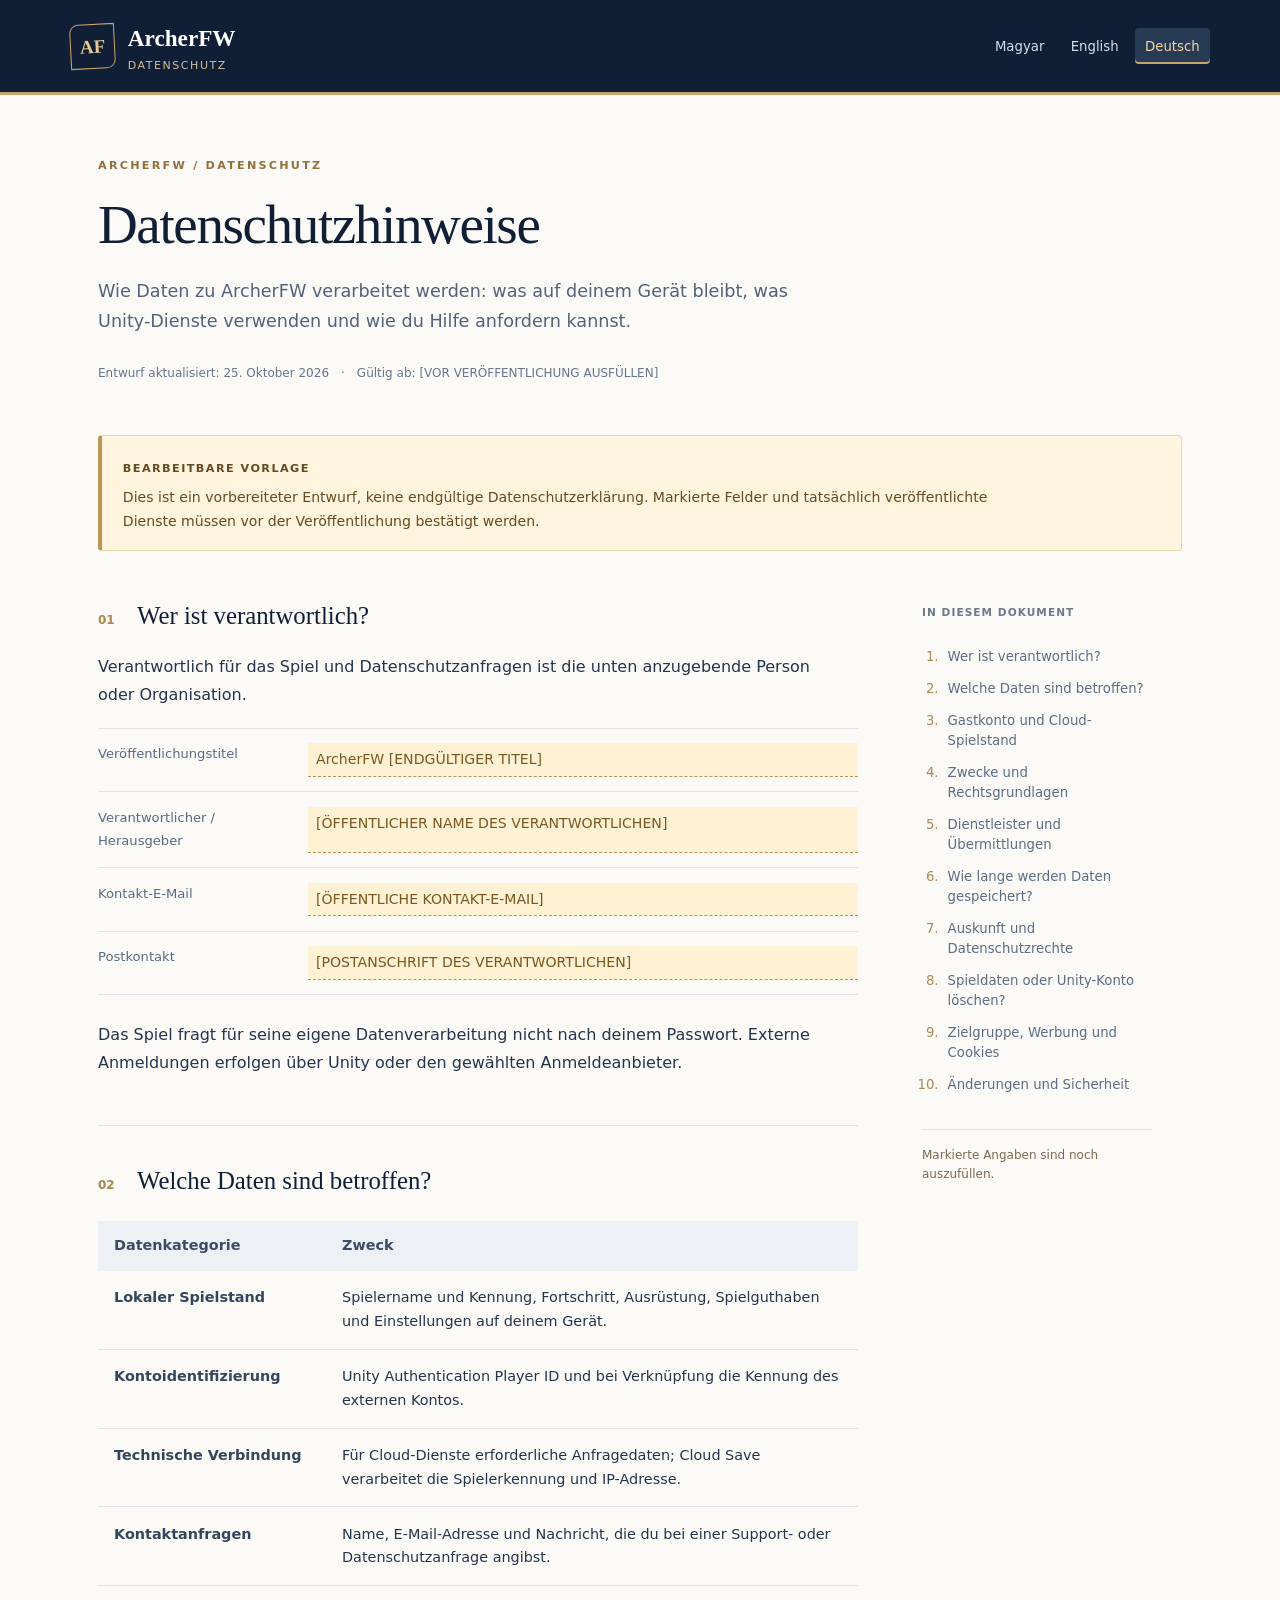
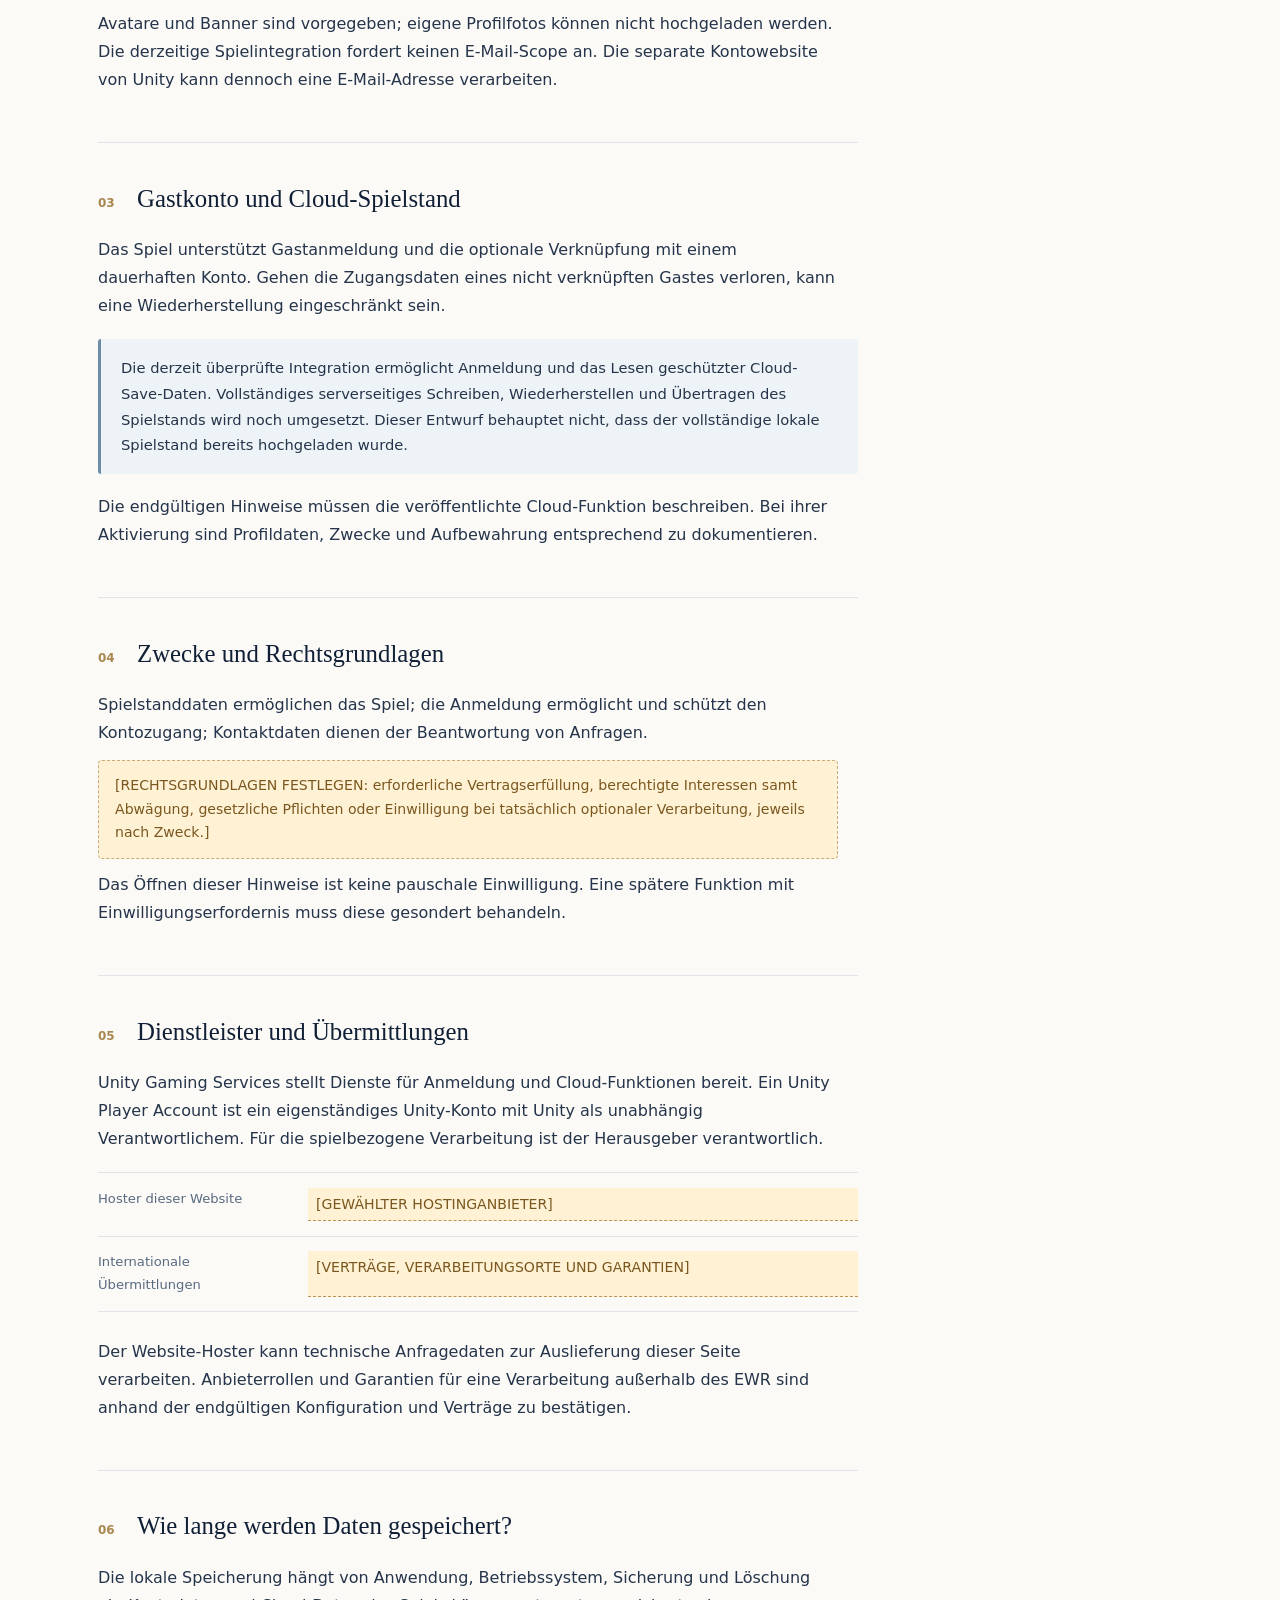
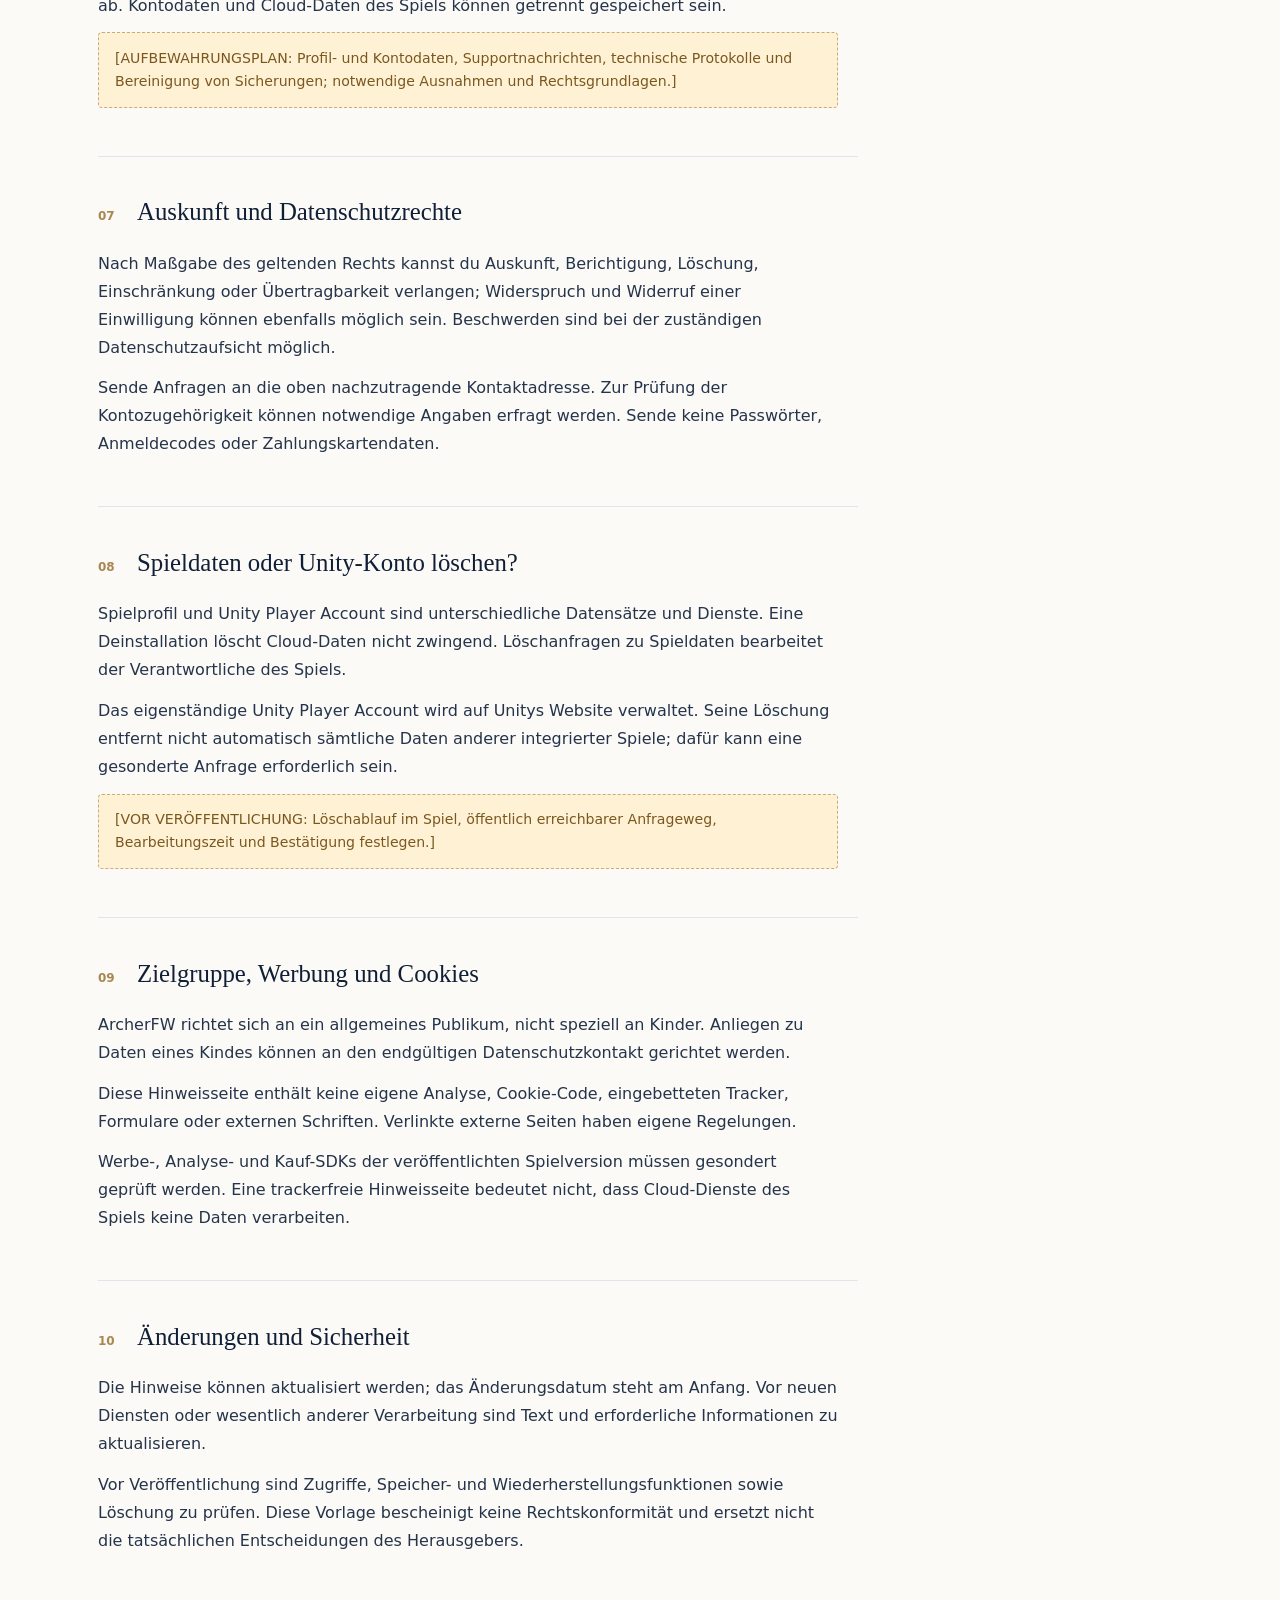
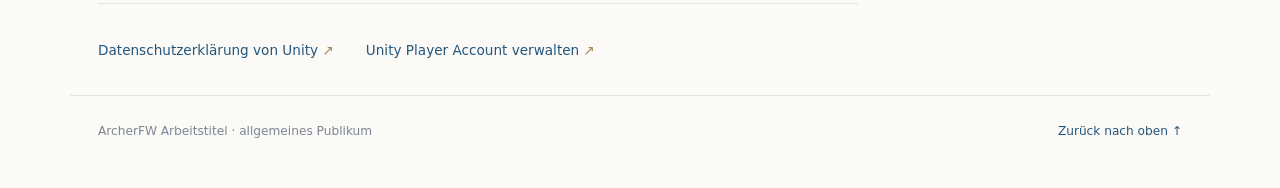
==== docs/de/index.html @ f90cb925 "Publish editable HU EN DE privacy notice templates" ====
<!doctype html>
<html lang="de"><head><meta charset="utf-8"><meta name="viewport" content="width=device-width, initial-scale=1"><meta name="robots" content="noindex,nofollow"><meta name="referrer" content="no-referrer"><meta name="description" content="Wie Daten zu ArcherFW verarbeitet werden: was auf deinem Gerät bleibt, was Unity-Dienste verwenden und wie du Hilfe anfordern kannst."><title>ArcherFW · Datenschutzhinweise · BEARBEITBARE VORLAGE</title><link rel="stylesheet" href="../assets/privacy.css"></head><body id="top"><a class="skip" href="#main">Zum Inhalt springen</a><header class="site-header"><a class="brand" href="../index.html"><span class="brand-mark" aria-hidden="true">AF</span><span>ArcherFW<small>Datenschutz</small></span></a><nav class="languages" aria-label="Language"><a lang="hu" hreflang="hu" href="../index.html">Magyar</a><a lang="en" hreflang="en" href="../en/index.html">English</a><a lang="de" hreflang="de" href="../de/index.html" aria-current="page">Deutsch</a></nav></header><main id="main"><div class="hero"><p class="eyebrow">ARCHERFW / DATENSCHUTZ</p><h1>Datenschutzhinweise</h1><p class="intro">Wie Daten zu ArcherFW verarbeitet werden: was auf deinem Gerät bleibt, was Unity-Dienste verwenden und wie du Hilfe anfordern kannst.</p><p class="version">Entwurf aktualisiert: 25. Oktober 2026<span>·</span>Gültig ab: [VOR VERÖFFENTLICHUNG AUSFÜLLEN]</p></div><div class="draft-notice" role="note"><strong>BEARBEITBARE VORLAGE</strong><p>Dies ist ein vorbereiteter Entwurf, keine endgültige Datenschutzerklärung. Markierte Felder und tatsächlich veröffentlichte Dienste müssen vor der Veröffentlichung bestätigt werden.</p></div><div class="reading-layout"><article><details class="mobile-toc"><summary>In diesem Dokument</summary><ol><li><a href="#controller">Wer ist verantwortlich?</a></li><li><a href="#data">Welche Daten sind betroffen?</a></li><li><a href="#cloud">Gastkonto und Cloud-Spielstand</a></li><li><a href="#purpose">Zwecke und Rechtsgrundlagen</a></li><li><a href="#providers">Dienstleister und Übermittlungen</a></li><li><a href="#retention">Wie lange werden Daten gespeichert?</a></li><li><a href="#rights">Auskunft und Datenschutzrechte</a></li><li><a href="#deletion">Spieldaten oder Unity-Konto löschen?</a></li><li><a href="#audience">Zielgruppe, Werbung und Cookies</a></li><li><a href="#changes">Änderungen und Sicherheit</a></li></ol></details><section id="controller" aria-labelledby="controller-title"><h2 id="controller-title"><span aria-hidden="true">01</span>Wer ist verantwortlich?</h2><p>Verantwortlich für das Spiel und Datenschutzanfragen ist die unten anzugebende Person oder Organisation.</p><dl class="identity"><div><dt>Veröffentlichungstitel</dt><dd class="placeholder">ArcherFW [ENDGÜLTIGER TITEL]</dd></div><div><dt>Verantwortlicher / Herausgeber</dt><dd class="placeholder">[ÖFFENTLICHER NAME DES VERANTWORTLICHEN]</dd></div><div><dt>Kontakt-E-Mail</dt><dd class="placeholder">[ÖFFENTLICHE KONTAKT-E-MAIL]</dd></div><div><dt>Postkontakt</dt><dd class="placeholder">[POSTANSCHRIFT DES VERANTWORTLICHEN]</dd></div></dl><p>Das Spiel fragt für seine eigene Datenverarbeitung nicht nach deinem Passwort. Externe Anmeldungen erfolgen über Unity oder den gewählten Anmeldeanbieter.</p></section><section id="data" aria-labelledby="data-title"><h2 id="data-title"><span aria-hidden="true">02</span>Welche Daten sind betroffen?</h2><div class="table-wrap"><table><thead><tr><th scope="col">Datenkategorie</th><th scope="col">Zweck</th></tr></thead><tbody><tr><td>Lokaler Spielstand</td><td>Spielername und Kennung, Fortschritt, Ausrüstung, Spielguthaben und Einstellungen auf deinem Gerät.</td></tr><tr><td>Kontoidentifizierung</td><td>Unity Authentication Player ID und bei Verknüpfung die Kennung des externen Kontos.</td></tr><tr><td>Technische Verbindung</td><td>Für Cloud-Dienste erforderliche Anfragedaten; Cloud Save verarbeitet die Spielerkennung und IP-Adresse.</td></tr><tr><td>Kontaktanfragen</td><td>Name, E-Mail-Adresse und Nachricht, die du bei einer Support- oder Datenschutzanfrage angibst.</td></tr></tbody></table></div><p>Avatare und Banner sind vorgegeben; eigene Profilfotos können nicht hochgeladen werden. Die derzeitige Spielintegration fordert keinen E-Mail-Scope an. Die separate Kontowebsite von Unity kann dennoch eine E-Mail-Adresse verarbeiten.</p></section><section id="cloud" aria-labelledby="cloud-title"><h2 id="cloud-title"><span aria-hidden="true">03</span>Gastkonto und Cloud-Spielstand</h2><p>Das Spiel unterstützt Gastanmeldung und die optionale Verknüpfung mit einem dauerhaften Konto. Gehen die Zugangsdaten eines nicht verknüpften Gastes verloren, kann eine Wiederherstellung eingeschränkt sein.</p><div class="scope-note"><p>Die derzeit überprüfte Integration ermöglicht Anmeldung und das Lesen geschützter Cloud-Save-Daten. Vollständiges serverseitiges Schreiben, Wiederherstellen und Übertragen des Spielstands wird noch umgesetzt. Dieser Entwurf behauptet nicht, dass der vollständige lokale Spielstand bereits hochgeladen wurde.</p></div><p>Die endgültigen Hinweise müssen die veröffentlichte Cloud-Funktion beschreiben. Bei ihrer Aktivierung sind Profildaten, Zwecke und Aufbewahrung entsprechend zu dokumentieren.</p></section><section id="purpose" aria-labelledby="purpose-title"><h2 id="purpose-title"><span aria-hidden="true">04</span>Zwecke und Rechtsgrundlagen</h2><p>Spielstanddaten ermöglichen das Spiel; die Anmeldung ermöglicht und schützt den Kontozugang; Kontaktdaten dienen der Beantwortung von Anfragen.</p><p class="placeholder">[RECHTSGRUNDLAGEN FESTLEGEN: erforderliche Vertragserfüllung, berechtigte Interessen samt Abwägung, gesetzliche Pflichten oder Einwilligung bei tatsächlich optionaler Verarbeitung, jeweils nach Zweck.]</p><p>Das Öffnen dieser Hinweise ist keine pauschale Einwilligung. Eine spätere Funktion mit Einwilligungserfordernis muss diese gesondert behandeln.</p></section><section id="providers" aria-labelledby="providers-title"><h2 id="providers-title"><span aria-hidden="true">05</span>Dienstleister und Übermittlungen</h2><p>Unity Gaming Services stellt Dienste für Anmeldung und Cloud-Funktionen bereit. Ein Unity Player Account ist ein eigenständiges Unity-Konto mit Unity als unabhängig Verantwortlichem. Für die spielbezogene Verarbeitung ist der Herausgeber verantwortlich.</p><dl class="identity"><div><dt>Hoster dieser Website</dt><dd class="placeholder">[GEWÄHLTER HOSTINGANBIETER]</dd></div><div><dt>Internationale Übermittlungen</dt><dd class="placeholder">[VERTRÄGE, VERARBEITUNGSORTE UND GARANTIEN]</dd></div></dl><p>Der Website-Hoster kann technische Anfragedaten zur Auslieferung dieser Seite verarbeiten. Anbieterrollen und Garantien für eine Verarbeitung außerhalb des EWR sind anhand der endgültigen Konfiguration und Verträge zu bestätigen.</p></section><section id="retention" aria-labelledby="retention-title"><h2 id="retention-title"><span aria-hidden="true">06</span>Wie lange werden Daten gespeichert?</h2><p>Die lokale Speicherung hängt von Anwendung, Betriebssystem, Sicherung und Löschung ab. Kontodaten und Cloud-Daten des Spiels können getrennt gespeichert sein.</p><p class="placeholder">[AUFBEWAHRUNGSPLAN: Profil- und Kontodaten, Supportnachrichten, technische Protokolle und Bereinigung von Sicherungen; notwendige Ausnahmen und Rechtsgrundlagen.]</p></section><section id="rights" aria-labelledby="rights-title"><h2 id="rights-title"><span aria-hidden="true">07</span>Auskunft und Datenschutzrechte</h2><p>Nach Maßgabe des geltenden Rechts kannst du Auskunft, Berichtigung, Löschung, Einschränkung oder Übertragbarkeit verlangen; Widerspruch und Widerruf einer Einwilligung können ebenfalls möglich sein. Beschwerden sind bei der zuständigen Datenschutzaufsicht möglich.</p><p>Sende Anfragen an die oben nachzutragende Kontaktadresse. Zur Prüfung der Kontozugehörigkeit können notwendige Angaben erfragt werden. Sende keine Passwörter, Anmeldecodes oder Zahlungskartendaten.</p></section><section id="deletion" aria-labelledby="deletion-title"><h2 id="deletion-title"><span aria-hidden="true">08</span>Spieldaten oder Unity-Konto löschen?</h2><p>Spielprofil und Unity Player Account sind unterschiedliche Datensätze und Dienste. Eine Deinstallation löscht Cloud-Daten nicht zwingend. Löschanfragen zu Spieldaten bearbeitet der Verantwortliche des Spiels.</p><p>Das eigenständige Unity Player Account wird auf Unitys Website verwaltet. Seine Löschung entfernt nicht automatisch sämtliche Daten anderer integrierter Spiele; dafür kann eine gesonderte Anfrage erforderlich sein.</p><p class="placeholder">[VOR VERÖFFENTLICHUNG: Löschablauf im Spiel, öffentlich erreichbarer Anfrageweg, Bearbeitungszeit und Bestätigung festlegen.]</p></section><section id="audience" aria-labelledby="audience-title"><h2 id="audience-title"><span aria-hidden="true">09</span>Zielgruppe, Werbung und Cookies</h2><p>ArcherFW richtet sich an ein allgemeines Publikum, nicht speziell an Kinder. Anliegen zu Daten eines Kindes können an den endgültigen Datenschutzkontakt gerichtet werden.</p><p>Diese Hinweisseite enthält keine eigene Analyse, Cookie-Code, eingebetteten Tracker, Formulare oder externen Schriften. Verlinkte externe Seiten haben eigene Regelungen.</p><p>Werbe-, Analyse- und Kauf-SDKs der veröffentlichten Spielversion müssen gesondert geprüft werden. Eine trackerfreie Hinweisseite bedeutet nicht, dass Cloud-Dienste des Spiels keine Daten verarbeiten.</p></section><section id="changes" aria-labelledby="changes-title"><h2 id="changes-title"><span aria-hidden="true">10</span>Änderungen und Sicherheit</h2><p>Die Hinweise können aktualisiert werden; das Änderungsdatum steht am Anfang. Vor neuen Diensten oder wesentlich anderer Verarbeitung sind Text und erforderliche Informationen zu aktualisieren.</p><p>Vor Veröffentlichung sind Zugriffe, Speicher- und Wiederherstellungsfunktionen sowie Löschung zu prüfen. Diese Vorlage bescheinigt keine Rechtskonformität und ersetzt nicht die tatsächlichen Entscheidungen des Herausgebers.</p></section><div class="provider-links"><a href="https://unity.com/legal/privacy-policy" target="_blank" rel="noopener noreferrer">Datenschutzerklärung von Unity <span aria-hidden="true">↗</span></a><a href="https://player-account.unity.com/" target="_blank" rel="noopener noreferrer">Unity Player Account verwalten <span aria-hidden="true">↗</span></a></div></article><aside><nav class="toc" aria-label="In diesem Dokument"><p>In diesem Dokument</p><ol><li><a href="#controller">Wer ist verantwortlich?</a></li><li><a href="#data">Welche Daten sind betroffen?</a></li><li><a href="#cloud">Gastkonto und Cloud-Spielstand</a></li><li><a href="#purpose">Zwecke und Rechtsgrundlagen</a></li><li><a href="#providers">Dienstleister und Übermittlungen</a></li><li><a href="#retention">Wie lange werden Daten gespeichert?</a></li><li><a href="#rights">Auskunft und Datenschutzrechte</a></li><li><a href="#deletion">Spieldaten oder Unity-Konto löschen?</a></li><li><a href="#audience">Zielgruppe, Werbung und Cookies</a></li><li><a href="#changes">Änderungen und Sicherheit</a></li></ol><div class="margin-note">Markierte Angaben sind noch auszufüllen.</div></nav></aside></div></main><footer><p>ArcherFW Arbeitstitel · allgemeines Publikum</p><a href="#top">Zurück nach oben ↑</a></footer></body></html>
---- docs/assets/privacy.css ----
@charset "UTF-8";
:root{--navy:#101f36;--deep:#0b1628;--gold:#c8a56b;--ink:#25344a;--muted:#66758a;--paper:#fbfaf7;--line:#e1e4e8;--amber:#79531a;--tint:#fff4de;--link:#23567c}
*{box-sizing:border-box}html{scroll-behavior:smooth;scroll-padding-top:7rem}body{margin:0;background:var(--paper);color:var(--ink);font:16px/1.75 system-ui,-apple-system,"Segoe UI",sans-serif}a{color:var(--link);text-underline-offset:.22em}a:hover{color:#092e50}a:focus-visible,summary:focus-visible{outline:3px solid #ba8b40;outline-offset:5px;border-radius:3px}.skip{position:absolute;left:1rem;top:-8rem;z-index:10;background:white;padding:.6rem 1rem}.skip:focus{top:.5rem}.site-header{background:var(--navy);color:white;min-height:92px;border-bottom:3px solid var(--gold);display:flex;align-items:center;justify-content:space-between;padding:1.1rem max(5vw,calc((100vw - 1140px)/2));gap:1rem}.brand{display:flex;align-items:center;gap:.8rem;color:#fff;text-decoration:none;font-family:Georgia,serif;font-weight:bold;font-size:1.45rem}.brand:hover{color:white}.brand small{display:block;color:#d2bf9c;font:11px/1.5 system-ui,sans-serif;letter-spacing:.14em;text-transform:uppercase}.brand-mark{display:grid;place-items:center;border:1px solid var(--gold);width:45px;height:45px;font-size:19px;color:#e7c995;transform:rotate(-3deg);border-radius:9px 0 9px 0}.languages{display:flex;gap:.35rem;flex-wrap:wrap}.languages a{color:#d5deeb;text-decoration:none;font-size:.83rem;padding:.4rem .65rem;border-radius:4px}.languages a[aria-current]{background:#283b55;color:#f4d5a0;box-shadow:inset 0 -2px var(--gold)}.languages a:hover{background:#203249;color:white}main,footer{max-width:1140px;margin:auto;padding-left:28px;padding-right:28px}.hero{max-width:870px;padding:3.8rem 0 2rem}.eyebrow{font-size:.7rem;letter-spacing:.2em;color:#92703d;font-weight:750;margin:0 0 1.1rem}h1{font:normal clamp(2.1rem,4.3vw,3.6rem)/1.15 Georgia,serif;letter-spacing:-.025em;color:var(--navy);margin:0 0 1.3rem}.intro{max-width:730px;font-size:1.1rem;color:#536278;line-height:1.7}.version{font-size:.75rem;color:var(--muted);display:flex;flex-wrap:wrap;gap:.5rem .75rem;margin-top:1.6rem}.draft-notice{background:var(--tint);border:1px solid #e8d5b1;border-left:4px solid #bb9456;border-radius:4px;padding:1.05rem 1.3rem;color:#654a22;margin:.4rem 0 2.8rem}.draft-notice strong{font-size:.7rem;letter-spacing:.13em}.draft-notice p{margin:.35rem 0 0;font-size:.88rem;line-height:1.65;max-width:920px}.reading-layout{display:grid;grid-template-columns:minmax(0,760px) 230px;gap:64px}article{min-width:0}section{padding:.2rem 0 2.2rem;border-bottom:1px solid var(--line);margin:0 0 2.2rem}h2{font:normal 1.55rem/1.35 Georgia,serif;color:var(--navy);display:flex;gap:1rem;align-items:baseline;margin:0 0 1.3rem}h2>span{font:600 .75rem/1.4 system-ui,sans-serif;color:#a98751;min-width:23px}p{margin:.8rem 0}section p{max-width:740px}.identity{margin:1.2rem 0 1.6rem;border-top:1px solid var(--line)}.identity>div{display:grid;grid-template-columns:190px minmax(0,1fr);gap:20px;padding:.9rem 0;border-bottom:1px solid var(--line)}dt{font-size:.82rem;color:#596a80}dd{margin:0;overflow-wrap:anywhere}.placeholder{color:#7a571f;background:#fff1d4;border-bottom:1px dashed #b99556;padding:.25rem .5rem;font-size:.88rem;overflow-wrap:anywhere}p.placeholder{padding:.85rem 1rem;border:1px dashed #c9ac7e;border-radius:4px;line-height:1.65}.table-wrap{margin:1.5rem 0;overflow-x:auto}table{width:100%;border-collapse:collapse;font-size:.9rem;line-height:1.65;table-layout:fixed}th{text-align:left;padding:.8rem 1rem;background:#edf0f4;color:#3c4c62;font-weight:650}th:first-child{width:30%}td{vertical-align:top;padding:.95rem 1rem;border-bottom:1px solid var(--line);overflow-wrap:anywhere}td:first-child{font-weight:600;color:#34465e}.scope-note{padding:1rem 1.25rem;background:#edf3f6;border-left:3px solid #6d8da4;border-radius:3px;margin:1.2rem 0}.scope-note p{margin:0;font-size:.92rem}.toc{position:sticky;top:2rem;font-size:.83rem}.toc>p{text-transform:uppercase;letter-spacing:.1em;font-size:.66rem;font-weight:750;color:#6d7889;margin:.5rem 0 1.1rem}.toc ol,.mobile-toc ol{margin:0;padding-left:1.3rem}.toc li{padding:.32rem 0 .32rem .3rem;color:#a88a59}.toc a{text-decoration:none;color:#5d6c81;display:block;line-height:1.5}.toc a:hover{color:#132f51}.margin-note{margin-top:1.8rem;padding-top:1rem;border-top:1px solid var(--line);font-size:.75rem;color:#7a6a51;line-height:1.6}.provider-links{display:flex;flex-wrap:wrap;gap:.75rem 2rem;font-size:.85rem;padding:0 0 2rem}.provider-links a{text-decoration:none}.provider-links span{color:#a48350}.mobile-toc{display:none}footer{border-top:1px solid var(--line);display:flex;justify-content:space-between;gap:1rem;padding-top:1.6rem;padding-bottom:2.8rem;color:#7b8695;font-size:.76rem}footer p{margin:0}footer a{text-decoration:none;white-space:nowrap}
@media(max-width:900px){.reading-layout{grid-template-columns:minmax(0,1fr);gap:0}aside{display:none}.mobile-toc{display:block;margin:0 0 2.5rem;padding:1rem 1.2rem;background:#f0f1ef;border-radius:5px;font-size:.88rem}.mobile-toc summary{cursor:pointer;color:var(--navy);font-weight:600}.mobile-toc ol{margin-top:1rem}.mobile-toc li{padding:.3rem 0}.mobile-toc a{text-decoration:none}.hero{padding-top:2.7rem}.site-header{padding:1.1rem 28px}}@media(max-width:520px){body{font-size:15px}.site-header{align-items:flex-start;flex-direction:column;padding:1rem 22px;gap:.9rem}.brand{font-size:1.3rem}.brand-mark{width:39px;height:39px}.languages{gap:.3rem}.languages a{padding:.3rem .6rem}.languages a:first-child{margin-left:-.6rem}main,footer{padding-left:22px;padding-right:22px}.hero{padding-top:2.2rem}.intro{font-size:1rem}.version>span{display:none}.version{flex-direction:column;gap:.15rem}.draft-notice{padding:.9rem 1rem;margin-bottom:2rem}.identity>div{grid-template-columns:1fr;gap:.2rem;padding:.75rem 0}h2{font-size:1.35rem;gap:.65rem}th,td{padding:.75rem .55rem;font-size:.84rem}th:first-child{width:34%}footer{flex-direction:column}section{padding-bottom:1.6rem;margin-bottom:1.7rem}}@media(prefers-reduced-motion:reduce){html{scroll-behavior:auto}}@media print{body{background:white;font-size:11pt;color:black}.site-header,.languages,aside,.mobile-toc,.skip,footer a{display:none}main,footer{padding:0;max-width:none}.hero{padding:0}.reading-layout{display:block}.draft-notice{background:white;border:1px solid #999}.placeholder{background:white;border:1px dashed #999;color:black}.scope-note{background:white}.provider-links{display:block}a{color:inherit}section{break-inside:avoid}}
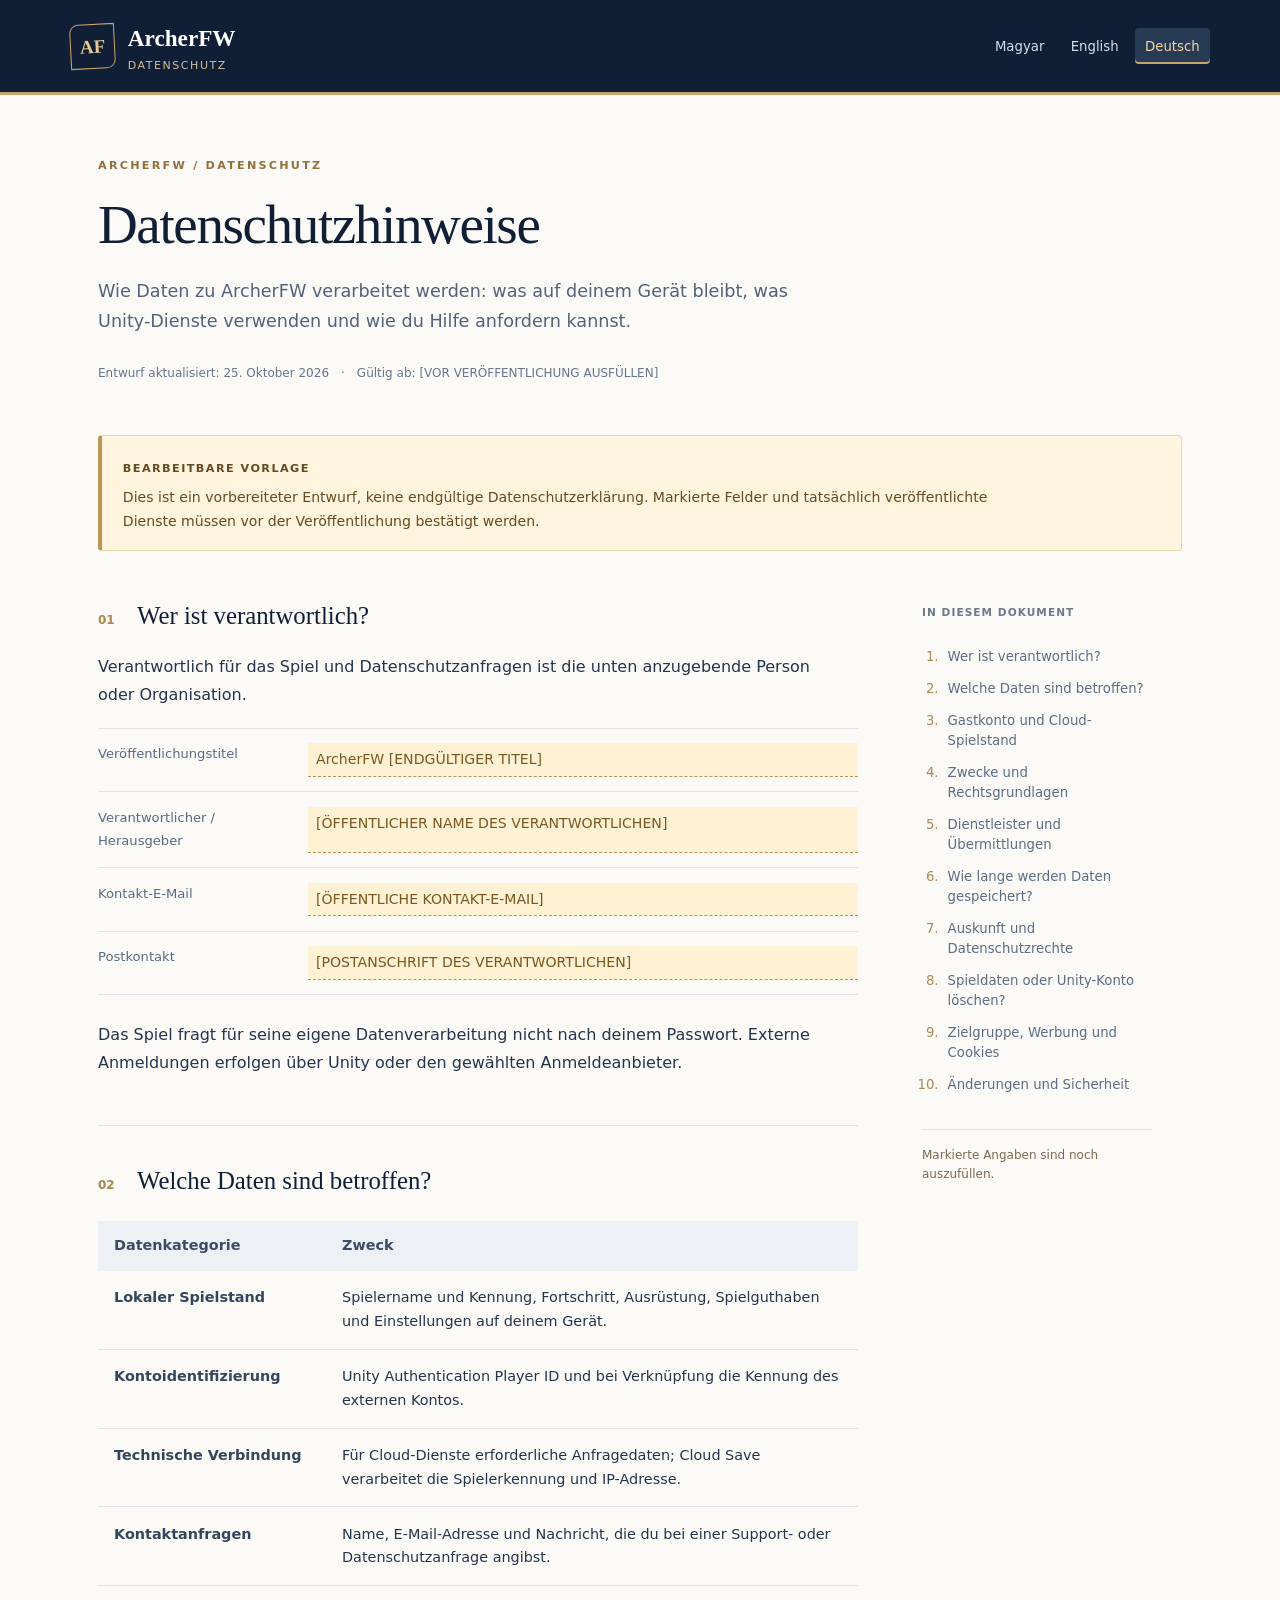
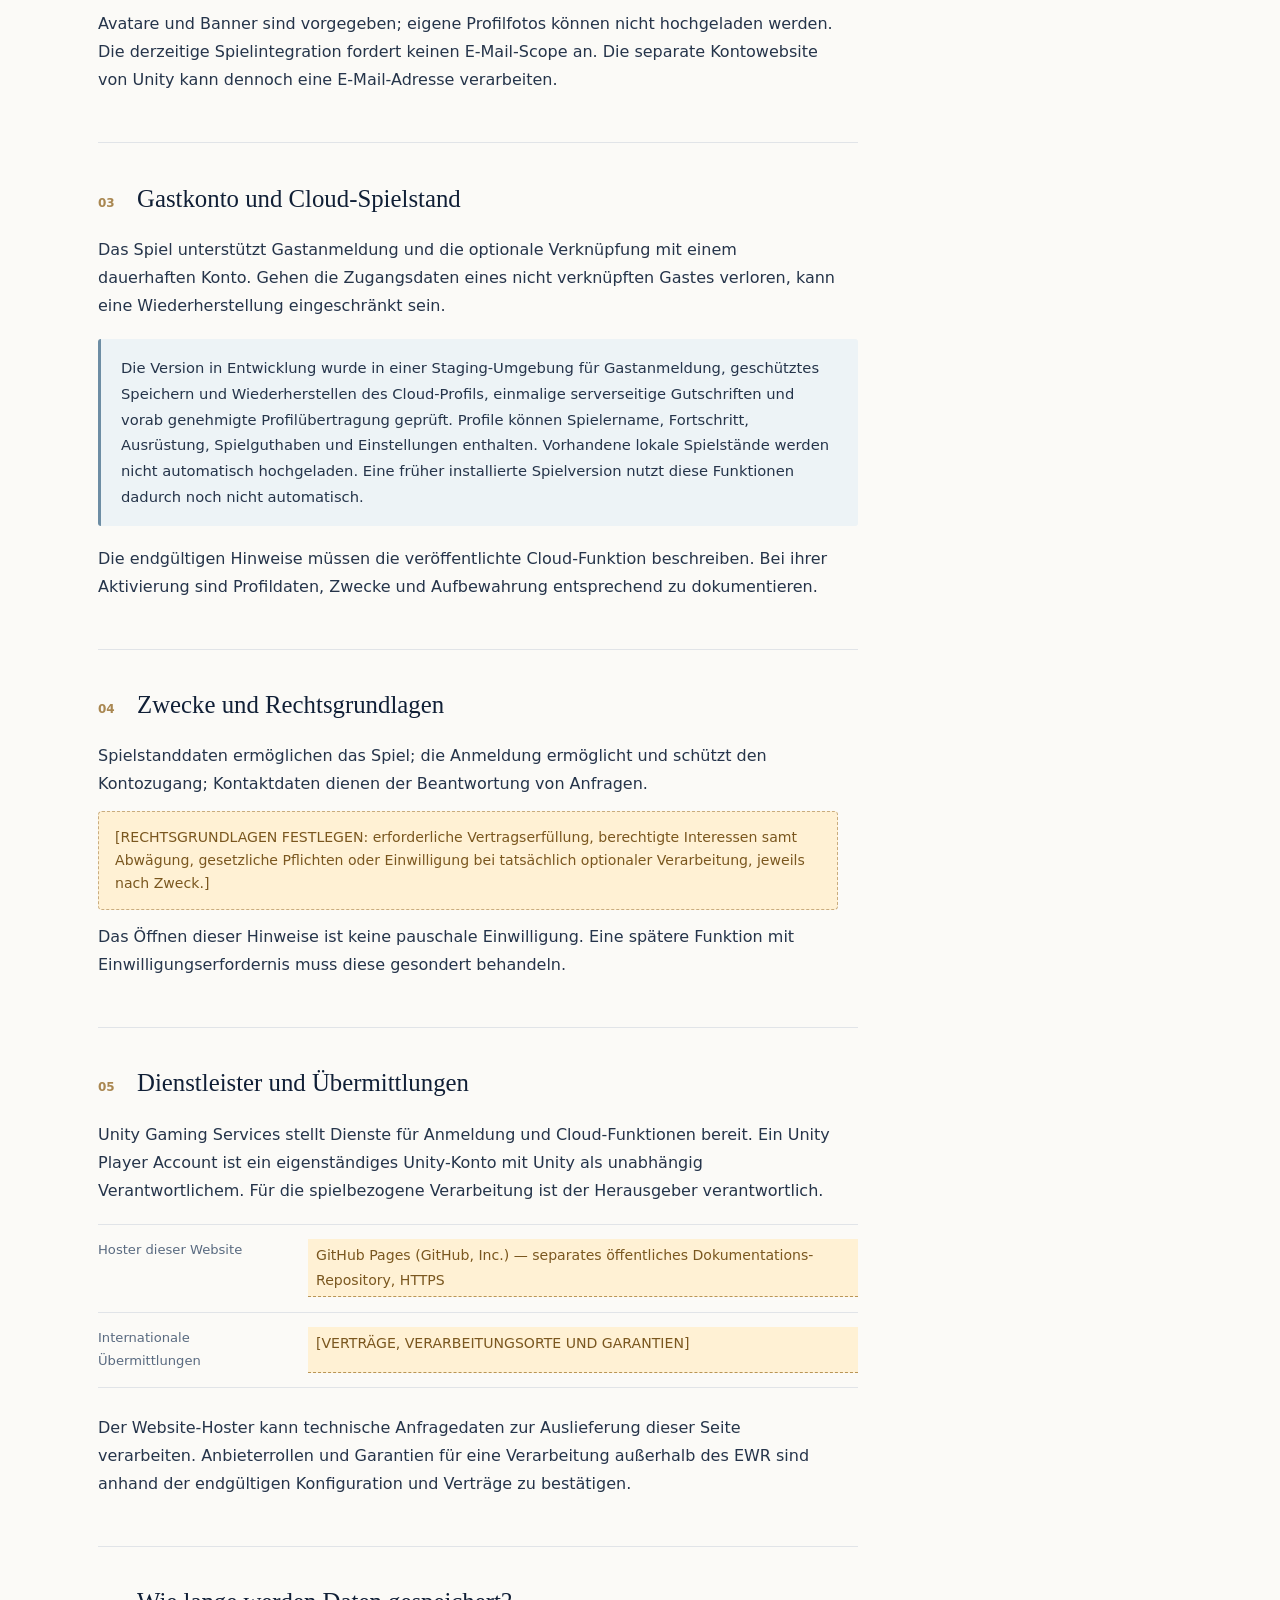
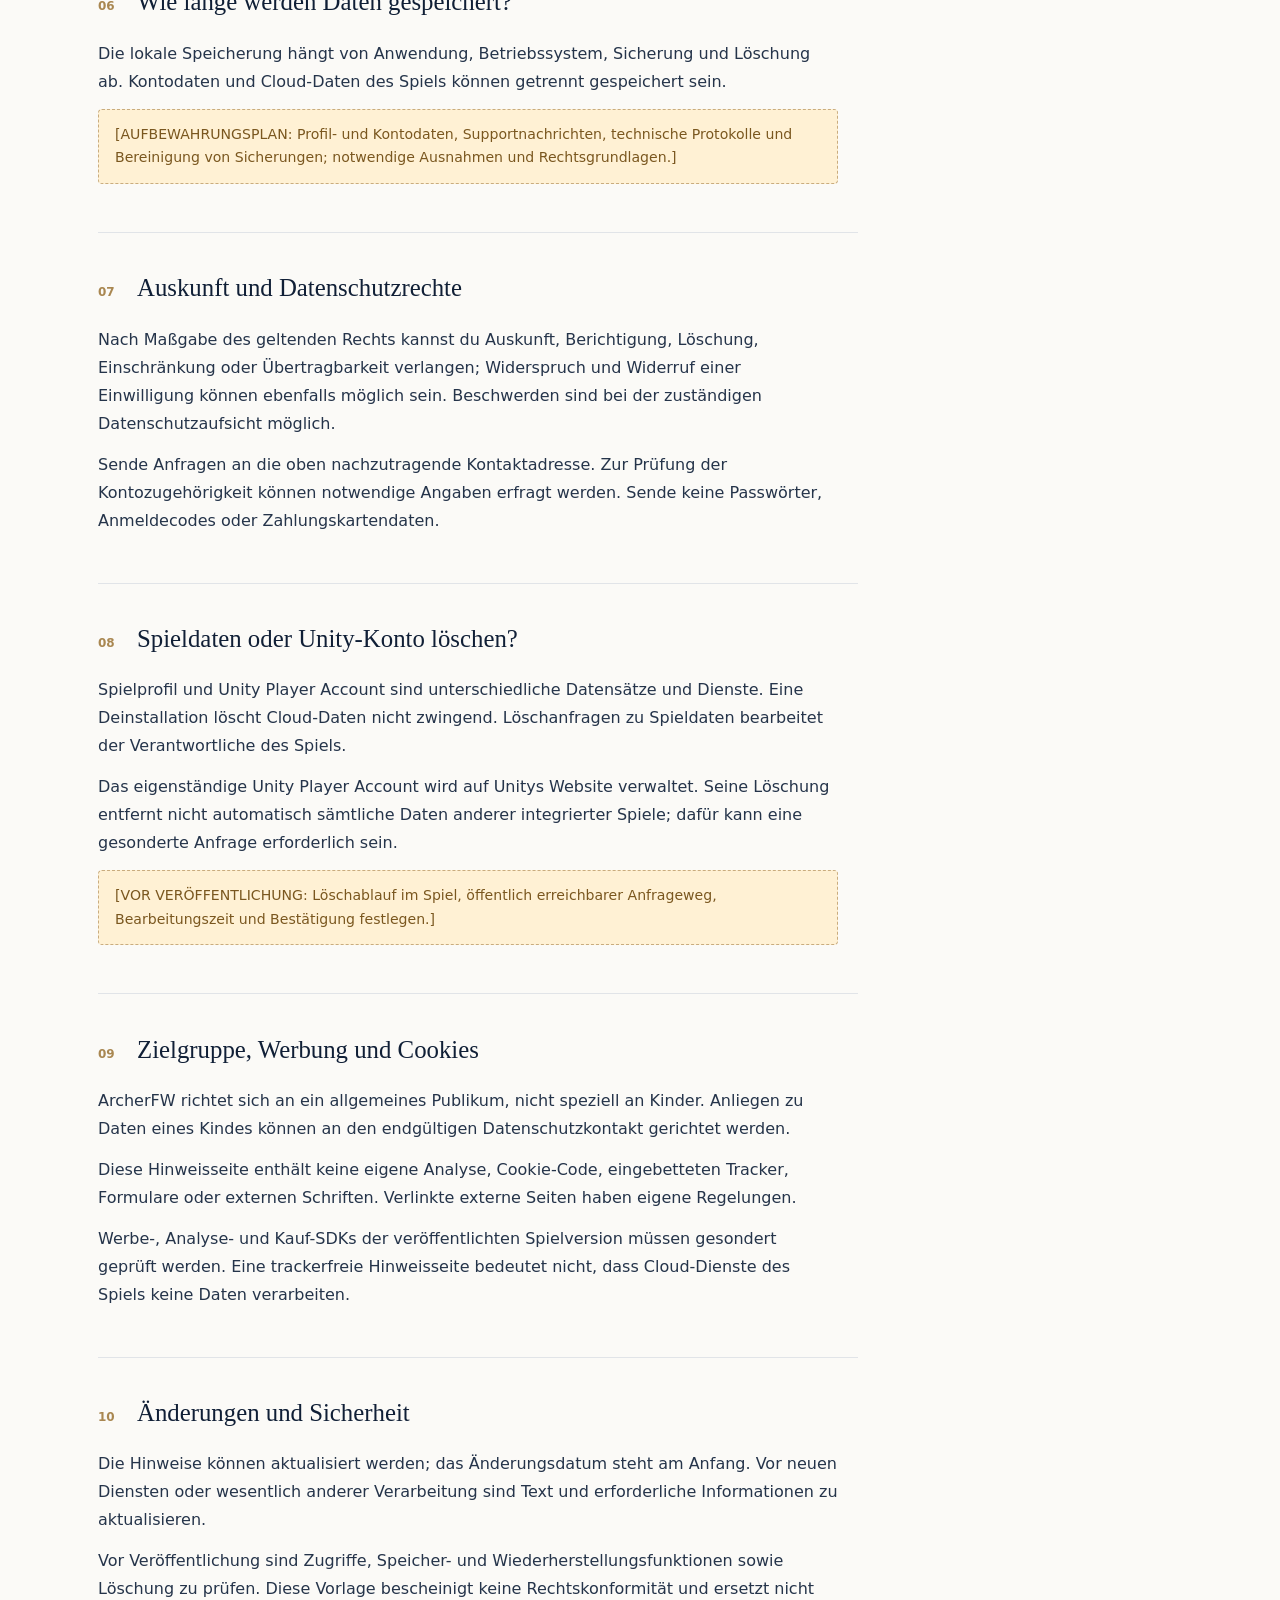
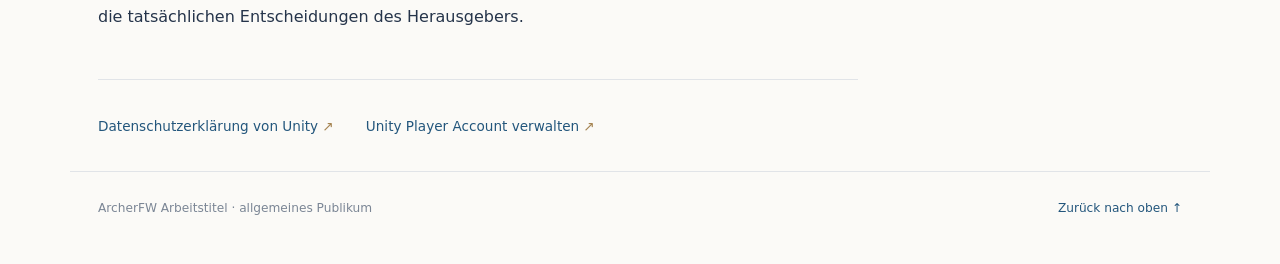
==== commit 43d7dab1: "Document verified staging cloud saves and GitHub Pages editing workflow" ====
--- a/docs/de/index.html
+++ b/docs/de/index.html
@@ -1,2 +1,2 @@
-<!doctype html>
-<html lang="de"><head><meta charset="utf-8"><meta name="viewport" content="width=device-width, initial-scale=1"><meta name="robots" content="noindex,nofollow"><meta name="referrer" content="no-referrer"><meta name="description" content="Wie Daten zu ArcherFW verarbeitet werden: was auf deinem Gerät bleibt, was Unity-Dienste verwenden und wie du Hilfe anfordern kannst."><title>ArcherFW · Datenschutzhinweise · BEARBEITBARE VORLAGE</title><link rel="stylesheet" href="../assets/privacy.css"></head><body id="top"><a class="skip" href="#main">Zum Inhalt springen</a><header class="site-header"><a class="brand" href="../index.html"><span class="brand-mark" aria-hidden="true">AF</span><span>ArcherFW<small>Datenschutz</small></span></a><nav class="languages" aria-label="Language"><a lang="hu" hreflang="hu" href="../index.html">Magyar</a><a lang="en" hreflang="en" href="../en/index.html">English</a><a lang="de" hreflang="de" href="../de/index.html" aria-current="page">Deutsch</a></nav></header><main id="main"><div class="hero"><p class="eyebrow">ARCHERFW / DATENSCHUTZ</p><h1>Datenschutzhinweise</h1><p class="intro">Wie Daten zu ArcherFW verarbeitet werden: was auf deinem Gerät bleibt, was Unity-Dienste verwenden und wie du Hilfe anfordern kannst.</p><p class="version">Entwurf aktualisiert: 25. Oktober 2026<span>·</span>Gültig ab: [VOR VERÖFFENTLICHUNG AUSFÜLLEN]</p></div><div class="draft-notice" role="note"><strong>BEARBEITBARE VORLAGE</strong><p>Dies ist ein vorbereiteter Entwurf, keine endgültige Datenschutzerklärung. Markierte Felder und tatsächlich veröffentlichte Dienste müssen vor der Veröffentlichung bestätigt werden.</p></div><div class="reading-layout"><article><details class="mobile-toc"><summary>In diesem Dokument</summary><ol><li><a href="#controller">Wer ist verantwortlich?</a></li><li><a href="#data">Welche Daten sind betroffen?</a></li><li><a href="#cloud">Gastkonto und Cloud-Spielstand</a></li><li><a href="#purpose">Zwecke und Rechtsgrundlagen</a></li><li><a href="#providers">Dienstleister und Übermittlungen</a></li><li><a href="#retention">Wie lange werden Daten gespeichert?</a></li><li><a href="#rights">Auskunft und Datenschutzrechte</a></li><li><a href="#deletion">Spieldaten oder Unity-Konto löschen?</a></li><li><a href="#audience">Zielgruppe, Werbung und Cookies</a></li><li><a href="#changes">Änderungen und Sicherheit</a></li></ol></details><section id="controller" aria-labelledby="controller-title"><h2 id="controller-title"><span aria-hidden="true">01</span>Wer ist verantwortlich?</h2><p>Verantwortlich für das Spiel und Datenschutzanfragen ist die unten anzugebende Person oder Organisation.</p><dl class="identity"><div><dt>Veröffentlichungstitel</dt><dd class="placeholder">ArcherFW [ENDGÜLTIGER TITEL]</dd></div><div><dt>Verantwortlicher / Herausgeber</dt><dd class="placeholder">[ÖFFENTLICHER NAME DES VERANTWORTLICHEN]</dd></div><div><dt>Kontakt-E-Mail</dt><dd class="placeholder">[ÖFFENTLICHE KONTAKT-E-MAIL]</dd></div><div><dt>Postkontakt</dt><dd class="placeholder">[POSTANSCHRIFT DES VERANTWORTLICHEN]</dd></div></dl><p>Das Spiel fragt für seine eigene Datenverarbeitung nicht nach deinem Passwort. Externe Anmeldungen erfolgen über Unity oder den gewählten Anmeldeanbieter.</p></section><section id="data" aria-labelledby="data-title"><h2 id="data-title"><span aria-hidden="true">02</span>Welche Daten sind betroffen?</h2><div class="table-wrap"><table><thead><tr><th scope="col">Datenkategorie</th><th scope="col">Zweck</th></tr></thead><tbody><tr><td>Lokaler Spielstand</td><td>Spielername und Kennung, Fortschritt, Ausrüstung, Spielguthaben und Einstellungen auf deinem Gerät.</td></tr><tr><td>Kontoidentifizierung</td><td>Unity Authentication Player ID und bei Verknüpfung die Kennung des externen Kontos.</td></tr><tr><td>Technische Verbindung</td><td>Für Cloud-Dienste erforderliche Anfragedaten; Cloud Save verarbeitet die Spielerkennung und IP-Adresse.</td></tr><tr><td>Kontaktanfragen</td><td>Name, E-Mail-Adresse und Nachricht, die du bei einer Support- oder Datenschutzanfrage angibst.</td></tr></tbody></table></div><p>Avatare und Banner sind vorgegeben; eigene Profilfotos können nicht hochgeladen werden. Die derzeitige Spielintegration fordert keinen E-Mail-Scope an. Die separate Kontowebsite von Unity kann dennoch eine E-Mail-Adresse verarbeiten.</p></section><section id="cloud" aria-labelledby="cloud-title"><h2 id="cloud-title"><span aria-hidden="true">03</span>Gastkonto und Cloud-Spielstand</h2><p>Das Spiel unterstützt Gastanmeldung und die optionale Verknüpfung mit einem dauerhaften Konto. Gehen die Zugangsdaten eines nicht verknüpften Gastes verloren, kann eine Wiederherstellung eingeschränkt sein.</p><div class="scope-note"><p>Die derzeit überprüfte Integration ermöglicht Anmeldung und das Lesen geschützter Cloud-Save-Daten. Vollständiges serverseitiges Schreiben, Wiederherstellen und Übertragen des Spielstands wird noch umgesetzt. Dieser Entwurf behauptet nicht, dass der vollständige lokale Spielstand bereits hochgeladen wurde.</p></div><p>Die endgültigen Hinweise müssen die veröffentlichte Cloud-Funktion beschreiben. Bei ihrer Aktivierung sind Profildaten, Zwecke und Aufbewahrung entsprechend zu dokumentieren.</p></section><section id="purpose" aria-labelledby="purpose-title"><h2 id="purpose-title"><span aria-hidden="true">04</span>Zwecke und Rechtsgrundlagen</h2><p>Spielstanddaten ermöglichen das Spiel; die Anmeldung ermöglicht und schützt den Kontozugang; Kontaktdaten dienen der Beantwortung von Anfragen.</p><p class="placeholder">[RECHTSGRUNDLAGEN FESTLEGEN: erforderliche Vertragserfüllung, berechtigte Interessen samt Abwägung, gesetzliche Pflichten oder Einwilligung bei tatsächlich optionaler Verarbeitung, jeweils nach Zweck.]</p><p>Das Öffnen dieser Hinweise ist keine pauschale Einwilligung. Eine spätere Funktion mit Einwilligungserfordernis muss diese gesondert behandeln.</p></section><section id="providers" aria-labelledby="providers-title"><h2 id="providers-title"><span aria-hidden="true">05</span>Dienstleister und Übermittlungen</h2><p>Unity Gaming Services stellt Dienste für Anmeldung und Cloud-Funktionen bereit. Ein Unity Player Account ist ein eigenständiges Unity-Konto mit Unity als unabhängig Verantwortlichem. Für die spielbezogene Verarbeitung ist der Herausgeber verantwortlich.</p><dl class="identity"><div><dt>Hoster dieser Website</dt><dd class="placeholder">[GEWÄHLTER HOSTINGANBIETER]</dd></div><div><dt>Internationale Übermittlungen</dt><dd class="placeholder">[VERTRÄGE, VERARBEITUNGSORTE UND GARANTIEN]</dd></div></dl><p>Der Website-Hoster kann technische Anfragedaten zur Auslieferung dieser Seite verarbeiten. Anbieterrollen und Garantien für eine Verarbeitung außerhalb des EWR sind anhand der endgültigen Konfiguration und Verträge zu bestätigen.</p></section><section id="retention" aria-labelledby="retention-title"><h2 id="retention-title"><span aria-hidden="true">06</span>Wie lange werden Daten gespeichert?</h2><p>Die lokale Speicherung hängt von Anwendung, Betriebssystem, Sicherung und Löschung ab. Kontodaten und Cloud-Daten des Spiels können getrennt gespeichert sein.</p><p class="placeholder">[AUFBEWAHRUNGSPLAN: Profil- und Kontodaten, Supportnachrichten, technische Protokolle und Bereinigung von Sicherungen; notwendige Ausnahmen und Rechtsgrundlagen.]</p></section><section id="rights" aria-labelledby="rights-title"><h2 id="rights-title"><span aria-hidden="true">07</span>Auskunft und Datenschutzrechte</h2><p>Nach Maßgabe des geltenden Rechts kannst du Auskunft, Berichtigung, Löschung, Einschränkung oder Übertragbarkeit verlangen; Widerspruch und Widerruf einer Einwilligung können ebenfalls möglich sein. Beschwerden sind bei der zuständigen Datenschutzaufsicht möglich.</p><p>Sende Anfragen an die oben nachzutragende Kontaktadresse. Zur Prüfung der Kontozugehörigkeit können notwendige Angaben erfragt werden. Sende keine Passwörter, Anmeldecodes oder Zahlungskartendaten.</p></section><section id="deletion" aria-labelledby="deletion-title"><h2 id="deletion-title"><span aria-hidden="true">08</span>Spieldaten oder Unity-Konto löschen?</h2><p>Spielprofil und Unity Player Account sind unterschiedliche Datensätze und Dienste. Eine Deinstallation löscht Cloud-Daten nicht zwingend. Löschanfragen zu Spieldaten bearbeitet der Verantwortliche des Spiels.</p><p>Das eigenständige Unity Player Account wird auf Unitys Website verwaltet. Seine Löschung entfernt nicht automatisch sämtliche Daten anderer integrierter Spiele; dafür kann eine gesonderte Anfrage erforderlich sein.</p><p class="placeholder">[VOR VERÖFFENTLICHUNG: Löschablauf im Spiel, öffentlich erreichbarer Anfrageweg, Bearbeitungszeit und Bestätigung festlegen.]</p></section><section id="audience" aria-labelledby="audience-title"><h2 id="audience-title"><span aria-hidden="true">09</span>Zielgruppe, Werbung und Cookies</h2><p>ArcherFW richtet sich an ein allgemeines Publikum, nicht speziell an Kinder. Anliegen zu Daten eines Kindes können an den endgültigen Datenschutzkontakt gerichtet werden.</p><p>Diese Hinweisseite enthält keine eigene Analyse, Cookie-Code, eingebetteten Tracker, Formulare oder externen Schriften. Verlinkte externe Seiten haben eigene Regelungen.</p><p>Werbe-, Analyse- und Kauf-SDKs der veröffentlichten Spielversion müssen gesondert geprüft werden. Eine trackerfreie Hinweisseite bedeutet nicht, dass Cloud-Dienste des Spiels keine Daten verarbeiten.</p></section><section id="changes" aria-labelledby="changes-title"><h2 id="changes-title"><span aria-hidden="true">10</span>Änderungen und Sicherheit</h2><p>Die Hinweise können aktualisiert werden; das Änderungsdatum steht am Anfang. Vor neuen Diensten oder wesentlich anderer Verarbeitung sind Text und erforderliche Informationen zu aktualisieren.</p><p>Vor Veröffentlichung sind Zugriffe, Speicher- und Wiederherstellungsfunktionen sowie Löschung zu prüfen. Diese Vorlage bescheinigt keine Rechtskonformität und ersetzt nicht die tatsächlichen Entscheidungen des Herausgebers.</p></section><div class="provider-links"><a href="https://unity.com/legal/privacy-policy" target="_blank" rel="noopener noreferrer">Datenschutzerklärung von Unity <span aria-hidden="true">↗</span></a><a href="https://player-account.unity.com/" target="_blank" rel="noopener noreferrer">Unity Player Account verwalten <span aria-hidden="true">↗</span></a></div></article><aside><nav class="toc" aria-label="In diesem Dokument"><p>In diesem Dokument</p><ol><li><a href="#controller">Wer ist verantwortlich?</a></li><li><a href="#data">Welche Daten sind betroffen?</a></li><li><a href="#cloud">Gastkonto und Cloud-Spielstand</a></li><li><a href="#purpose">Zwecke und Rechtsgrundlagen</a></li><li><a href="#providers">Dienstleister und Übermittlungen</a></li><li><a href="#retention">Wie lange werden Daten gespeichert?</a></li><li><a href="#rights">Auskunft und Datenschutzrechte</a></li><li><a href="#deletion">Spieldaten oder Unity-Konto löschen?</a></li><li><a href="#audience">Zielgruppe, Werbung und Cookies</a></li><li><a href="#changes">Änderungen und Sicherheit</a></li></ol><div class="margin-note">Markierte Angaben sind noch auszufüllen.</div></nav></aside></div></main><footer><p>ArcherFW Arbeitstitel · allgemeines Publikum</p><a href="#top">Zurück nach oben ↑</a></footer></body></html>
+<!doctype html>
+<html lang="de"><head><meta charset="utf-8"><meta name="viewport" content="width=device-width, initial-scale=1"><meta name="robots" content="noindex,nofollow"><meta name="referrer" content="no-referrer"><meta name="description" content="Wie Daten zu ArcherFW verarbeitet werden: was auf deinem Gerät bleibt, was Unity-Dienste verwenden und wie du Hilfe anfordern kannst."><title>ArcherFW · Datenschutzhinweise · BEARBEITBARE VORLAGE</title><link rel="stylesheet" href="../assets/privacy.css"></head><body id="top"><a class="skip" href="#main">Zum Inhalt springen</a><header class="site-header"><a class="brand" href="../index.html"><span class="brand-mark" aria-hidden="true">AF</span><span>ArcherFW<small>Datenschutz</small></span></a><nav class="languages" aria-label="Language"><a lang="hu" hreflang="hu" href="../index.html">Magyar</a><a lang="en" hreflang="en" href="../en/index.html">English</a><a lang="de" hreflang="de" href="../de/index.html" aria-current="page">Deutsch</a></nav></header><main id="main"><div class="hero"><p class="eyebrow">ARCHERFW / DATENSCHUTZ</p><h1>Datenschutzhinweise</h1><p class="intro">Wie Daten zu ArcherFW verarbeitet werden: was auf deinem Gerät bleibt, was Unity-Dienste verwenden und wie du Hilfe anfordern kannst.</p><p class="version">Entwurf aktualisiert: 25. Oktober 2026<span>·</span>Gültig ab: [VOR VERÖFFENTLICHUNG AUSFÜLLEN]</p></div><div class="draft-notice" role="note"><strong>BEARBEITBARE VORLAGE</strong><p>Dies ist ein vorbereiteter Entwurf, keine endgültige Datenschutzerklärung. Markierte Felder und tatsächlich veröffentlichte Dienste müssen vor der Veröffentlichung bestätigt werden.</p></div><div class="reading-layout"><article><details class="mobile-toc"><summary>In diesem Dokument</summary><ol><li><a href="#controller">Wer ist verantwortlich?</a></li><li><a href="#data">Welche Daten sind betroffen?</a></li><li><a href="#cloud">Gastkonto und Cloud-Spielstand</a></li><li><a href="#purpose">Zwecke und Rechtsgrundlagen</a></li><li><a href="#providers">Dienstleister und Übermittlungen</a></li><li><a href="#retention">Wie lange werden Daten gespeichert?</a></li><li><a href="#rights">Auskunft und Datenschutzrechte</a></li><li><a href="#deletion">Spieldaten oder Unity-Konto löschen?</a></li><li><a href="#audience">Zielgruppe, Werbung und Cookies</a></li><li><a href="#changes">Änderungen und Sicherheit</a></li></ol></details><section id="controller" aria-labelledby="controller-title"><h2 id="controller-title"><span aria-hidden="true">01</span>Wer ist verantwortlich?</h2><p>Verantwortlich für das Spiel und Datenschutzanfragen ist die unten anzugebende Person oder Organisation.</p><dl class="identity"><div><dt>Veröffentlichungstitel</dt><dd class="placeholder">ArcherFW [ENDGÜLTIGER TITEL]</dd></div><div><dt>Verantwortlicher / Herausgeber</dt><dd class="placeholder">[ÖFFENTLICHER NAME DES VERANTWORTLICHEN]</dd></div><div><dt>Kontakt-E-Mail</dt><dd class="placeholder">[ÖFFENTLICHE KONTAKT-E-MAIL]</dd></div><div><dt>Postkontakt</dt><dd class="placeholder">[POSTANSCHRIFT DES VERANTWORTLICHEN]</dd></div></dl><p>Das Spiel fragt für seine eigene Datenverarbeitung nicht nach deinem Passwort. Externe Anmeldungen erfolgen über Unity oder den gewählten Anmeldeanbieter.</p></section><section id="data" aria-labelledby="data-title"><h2 id="data-title"><span aria-hidden="true">02</span>Welche Daten sind betroffen?</h2><div class="table-wrap"><table><thead><tr><th scope="col">Datenkategorie</th><th scope="col">Zweck</th></tr></thead><tbody><tr><td>Lokaler Spielstand</td><td>Spielername und Kennung, Fortschritt, Ausrüstung, Spielguthaben und Einstellungen auf deinem Gerät.</td></tr><tr><td>Kontoidentifizierung</td><td>Unity Authentication Player ID und bei Verknüpfung die Kennung des externen Kontos.</td></tr><tr><td>Technische Verbindung</td><td>Für Cloud-Dienste erforderliche Anfragedaten; Cloud Save verarbeitet die Spielerkennung und IP-Adresse.</td></tr><tr><td>Kontaktanfragen</td><td>Name, E-Mail-Adresse und Nachricht, die du bei einer Support- oder Datenschutzanfrage angibst.</td></tr></tbody></table></div><p>Avatare und Banner sind vorgegeben; eigene Profilfotos können nicht hochgeladen werden. Die derzeitige Spielintegration fordert keinen E-Mail-Scope an. Die separate Kontowebsite von Unity kann dennoch eine E-Mail-Adresse verarbeiten.</p></section><section id="cloud" aria-labelledby="cloud-title"><h2 id="cloud-title"><span aria-hidden="true">03</span>Gastkonto und Cloud-Spielstand</h2><p>Das Spiel unterstützt Gastanmeldung und die optionale Verknüpfung mit einem dauerhaften Konto. Gehen die Zugangsdaten eines nicht verknüpften Gastes verloren, kann eine Wiederherstellung eingeschränkt sein.</p><div class="scope-note"><p>Die Version in Entwicklung wurde in einer Staging-Umgebung für Gastanmeldung, geschütztes Speichern und Wiederherstellen des Cloud-Profils, einmalige serverseitige Gutschriften und vorab genehmigte Profilübertragung geprüft. Profile können Spielername, Fortschritt, Ausrüstung, Spielguthaben und Einstellungen enthalten. Vorhandene lokale Spielstände werden nicht automatisch hochgeladen. Eine früher installierte Spielversion nutzt diese Funktionen dadurch noch nicht automatisch.</p></div><p>Die endgültigen Hinweise müssen die veröffentlichte Cloud-Funktion beschreiben. Bei ihrer Aktivierung sind Profildaten, Zwecke und Aufbewahrung entsprechend zu dokumentieren.</p></section><section id="purpose" aria-labelledby="purpose-title"><h2 id="purpose-title"><span aria-hidden="true">04</span>Zwecke und Rechtsgrundlagen</h2><p>Spielstanddaten ermöglichen das Spiel; die Anmeldung ermöglicht und schützt den Kontozugang; Kontaktdaten dienen der Beantwortung von Anfragen.</p><p class="placeholder">[RECHTSGRUNDLAGEN FESTLEGEN: erforderliche Vertragserfüllung, berechtigte Interessen samt Abwägung, gesetzliche Pflichten oder Einwilligung bei tatsächlich optionaler Verarbeitung, jeweils nach Zweck.]</p><p>Das Öffnen dieser Hinweise ist keine pauschale Einwilligung. Eine spätere Funktion mit Einwilligungserfordernis muss diese gesondert behandeln.</p></section><section id="providers" aria-labelledby="providers-title"><h2 id="providers-title"><span aria-hidden="true">05</span>Dienstleister und Übermittlungen</h2><p>Unity Gaming Services stellt Dienste für Anmeldung und Cloud-Funktionen bereit. Ein Unity Player Account ist ein eigenständiges Unity-Konto mit Unity als unabhängig Verantwortlichem. Für die spielbezogene Verarbeitung ist der Herausgeber verantwortlich.</p><dl class="identity"><div><dt>Hoster dieser Website</dt><dd class="placeholder">GitHub Pages (GitHub, Inc.) — separates öffentliches Dokumentations-Repository, HTTPS</dd></div><div><dt>Internationale Übermittlungen</dt><dd class="placeholder">[VERTRÄGE, VERARBEITUNGSORTE UND GARANTIEN]</dd></div></dl><p>Der Website-Hoster kann technische Anfragedaten zur Auslieferung dieser Seite verarbeiten. Anbieterrollen und Garantien für eine Verarbeitung außerhalb des EWR sind anhand der endgültigen Konfiguration und Verträge zu bestätigen.</p></section><section id="retention" aria-labelledby="retention-title"><h2 id="retention-title"><span aria-hidden="true">06</span>Wie lange werden Daten gespeichert?</h2><p>Die lokale Speicherung hängt von Anwendung, Betriebssystem, Sicherung und Löschung ab. Kontodaten und Cloud-Daten des Spiels können getrennt gespeichert sein.</p><p class="placeholder">[AUFBEWAHRUNGSPLAN: Profil- und Kontodaten, Supportnachrichten, technische Protokolle und Bereinigung von Sicherungen; notwendige Ausnahmen und Rechtsgrundlagen.]</p></section><section id="rights" aria-labelledby="rights-title"><h2 id="rights-title"><span aria-hidden="true">07</span>Auskunft und Datenschutzrechte</h2><p>Nach Maßgabe des geltenden Rechts kannst du Auskunft, Berichtigung, Löschung, Einschränkung oder Übertragbarkeit verlangen; Widerspruch und Widerruf einer Einwilligung können ebenfalls möglich sein. Beschwerden sind bei der zuständigen Datenschutzaufsicht möglich.</p><p>Sende Anfragen an die oben nachzutragende Kontaktadresse. Zur Prüfung der Kontozugehörigkeit können notwendige Angaben erfragt werden. Sende keine Passwörter, Anmeldecodes oder Zahlungskartendaten.</p></section><section id="deletion" aria-labelledby="deletion-title"><h2 id="deletion-title"><span aria-hidden="true">08</span>Spieldaten oder Unity-Konto löschen?</h2><p>Spielprofil und Unity Player Account sind unterschiedliche Datensätze und Dienste. Eine Deinstallation löscht Cloud-Daten nicht zwingend. Löschanfragen zu Spieldaten bearbeitet der Verantwortliche des Spiels.</p><p>Das eigenständige Unity Player Account wird auf Unitys Website verwaltet. Seine Löschung entfernt nicht automatisch sämtliche Daten anderer integrierter Spiele; dafür kann eine gesonderte Anfrage erforderlich sein.</p><p class="placeholder">[VOR VERÖFFENTLICHUNG: Löschablauf im Spiel, öffentlich erreichbarer Anfrageweg, Bearbeitungszeit und Bestätigung festlegen.]</p></section><section id="audience" aria-labelledby="audience-title"><h2 id="audience-title"><span aria-hidden="true">09</span>Zielgruppe, Werbung und Cookies</h2><p>ArcherFW richtet sich an ein allgemeines Publikum, nicht speziell an Kinder. Anliegen zu Daten eines Kindes können an den endgültigen Datenschutzkontakt gerichtet werden.</p><p>Diese Hinweisseite enthält keine eigene Analyse, Cookie-Code, eingebetteten Tracker, Formulare oder externen Schriften. Verlinkte externe Seiten haben eigene Regelungen.</p><p>Werbe-, Analyse- und Kauf-SDKs der veröffentlichten Spielversion müssen gesondert geprüft werden. Eine trackerfreie Hinweisseite bedeutet nicht, dass Cloud-Dienste des Spiels keine Daten verarbeiten.</p></section><section id="changes" aria-labelledby="changes-title"><h2 id="changes-title"><span aria-hidden="true">10</span>Änderungen und Sicherheit</h2><p>Die Hinweise können aktualisiert werden; das Änderungsdatum steht am Anfang. Vor neuen Diensten oder wesentlich anderer Verarbeitung sind Text und erforderliche Informationen zu aktualisieren.</p><p>Vor Veröffentlichung sind Zugriffe, Speicher- und Wiederherstellungsfunktionen sowie Löschung zu prüfen. Diese Vorlage bescheinigt keine Rechtskonformität und ersetzt nicht die tatsächlichen Entscheidungen des Herausgebers.</p></section><div class="provider-links"><a href="https://unity.com/legal/privacy-policy" target="_blank" rel="noopener noreferrer">Datenschutzerklärung von Unity <span aria-hidden="true">↗</span></a><a href="https://player-account.unity.com/" target="_blank" rel="noopener noreferrer">Unity Player Account verwalten <span aria-hidden="true">↗</span></a></div></article><aside><nav class="toc" aria-label="In diesem Dokument"><p>In diesem Dokument</p><ol><li><a href="#controller">Wer ist verantwortlich?</a></li><li><a href="#data">Welche Daten sind betroffen?</a></li><li><a href="#cloud">Gastkonto und Cloud-Spielstand</a></li><li><a href="#purpose">Zwecke und Rechtsgrundlagen</a></li><li><a href="#providers">Dienstleister und Übermittlungen</a></li><li><a href="#retention">Wie lange werden Daten gespeichert?</a></li><li><a href="#rights">Auskunft und Datenschutzrechte</a></li><li><a href="#deletion">Spieldaten oder Unity-Konto löschen?</a></li><li><a href="#audience">Zielgruppe, Werbung und Cookies</a></li><li><a href="#changes">Änderungen und Sicherheit</a></li></ol><div class="margin-note">Markierte Angaben sind noch auszufüllen.</div></nav></aside></div></main><footer><p>ArcherFW Arbeitstitel · allgemeines Publikum</p><a href="#top">Zurück nach oben ↑</a></footer></body></html>
--- a/docs/assets/privacy.css
+++ b/docs/assets/privacy.css
@@ -1,4 +1,4 @@
-@charset "UTF-8";
-:root{--navy:#101f36;--deep:#0b1628;--gold:#c8a56b;--ink:#25344a;--muted:#66758a;--paper:#fbfaf7;--line:#e1e4e8;--amber:#79531a;--tint:#fff4de;--link:#23567c}
-*{box-sizing:border-box}html{scroll-behavior:smooth;scroll-padding-top:7rem}body{margin:0;background:var(--paper);color:var(--ink);font:16px/1.75 system-ui,-apple-system,"Segoe UI",sans-serif}a{color:var(--link);text-underline-offset:.22em}a:hover{color:#092e50}a:focus-visible,summary:focus-visible{outline:3px solid #ba8b40;outline-offset:5px;border-radius:3px}.skip{position:absolute;left:1rem;top:-8rem;z-index:10;background:white;padding:.6rem 1rem}.skip:focus{top:.5rem}.site-header{background:var(--navy);color:white;min-height:92px;border-bottom:3px solid var(--gold);display:flex;align-items:center;justify-content:space-between;padding:1.1rem max(5vw,calc((100vw - 1140px)/2));gap:1rem}.brand{display:flex;align-items:center;gap:.8rem;color:#fff;text-decoration:none;font-family:Georgia,serif;font-weight:bold;font-size:1.45rem}.brand:hover{color:white}.brand small{display:block;color:#d2bf9c;font:11px/1.5 system-ui,sans-serif;letter-spacing:.14em;text-transform:uppercase}.brand-mark{display:grid;place-items:center;border:1px solid var(--gold);width:45px;height:45px;font-size:19px;color:#e7c995;transform:rotate(-3deg);border-radius:9px 0 9px 0}.languages{display:flex;gap:.35rem;flex-wrap:wrap}.languages a{color:#d5deeb;text-decoration:none;font-size:.83rem;padding:.4rem .65rem;border-radius:4px}.languages a[aria-current]{background:#283b55;color:#f4d5a0;box-shadow:inset 0 -2px var(--gold)}.languages a:hover{background:#203249;color:white}main,footer{max-width:1140px;margin:auto;padding-left:28px;padding-right:28px}.hero{max-width:870px;padding:3.8rem 0 2rem}.eyebrow{font-size:.7rem;letter-spacing:.2em;color:#92703d;font-weight:750;margin:0 0 1.1rem}h1{font:normal clamp(2.1rem,4.3vw,3.6rem)/1.15 Georgia,serif;letter-spacing:-.025em;color:var(--navy);margin:0 0 1.3rem}.intro{max-width:730px;font-size:1.1rem;color:#536278;line-height:1.7}.version{font-size:.75rem;color:var(--muted);display:flex;flex-wrap:wrap;gap:.5rem .75rem;margin-top:1.6rem}.draft-notice{background:var(--tint);border:1px solid #e8d5b1;border-left:4px solid #bb9456;border-radius:4px;padding:1.05rem 1.3rem;color:#654a22;margin:.4rem 0 2.8rem}.draft-notice strong{font-size:.7rem;letter-spacing:.13em}.draft-notice p{margin:.35rem 0 0;font-size:.88rem;line-height:1.65;max-width:920px}.reading-layout{display:grid;grid-template-columns:minmax(0,760px) 230px;gap:64px}article{min-width:0}section{padding:.2rem 0 2.2rem;border-bottom:1px solid var(--line);margin:0 0 2.2rem}h2{font:normal 1.55rem/1.35 Georgia,serif;color:var(--navy);display:flex;gap:1rem;align-items:baseline;margin:0 0 1.3rem}h2>span{font:600 .75rem/1.4 system-ui,sans-serif;color:#a98751;min-width:23px}p{margin:.8rem 0}section p{max-width:740px}.identity{margin:1.2rem 0 1.6rem;border-top:1px solid var(--line)}.identity>div{display:grid;grid-template-columns:190px minmax(0,1fr);gap:20px;padding:.9rem 0;border-bottom:1px solid var(--line)}dt{font-size:.82rem;color:#596a80}dd{margin:0;overflow-wrap:anywhere}.placeholder{color:#7a571f;background:#fff1d4;border-bottom:1px dashed #b99556;padding:.25rem .5rem;font-size:.88rem;overflow-wrap:anywhere}p.placeholder{padding:.85rem 1rem;border:1px dashed #c9ac7e;border-radius:4px;line-height:1.65}.table-wrap{margin:1.5rem 0;overflow-x:auto}table{width:100%;border-collapse:collapse;font-size:.9rem;line-height:1.65;table-layout:fixed}th{text-align:left;padding:.8rem 1rem;background:#edf0f4;color:#3c4c62;font-weight:650}th:first-child{width:30%}td{vertical-align:top;padding:.95rem 1rem;border-bottom:1px solid var(--line);overflow-wrap:anywhere}td:first-child{font-weight:600;color:#34465e}.scope-note{padding:1rem 1.25rem;background:#edf3f6;border-left:3px solid #6d8da4;border-radius:3px;margin:1.2rem 0}.scope-note p{margin:0;font-size:.92rem}.toc{position:sticky;top:2rem;font-size:.83rem}.toc>p{text-transform:uppercase;letter-spacing:.1em;font-size:.66rem;font-weight:750;color:#6d7889;margin:.5rem 0 1.1rem}.toc ol,.mobile-toc ol{margin:0;padding-left:1.3rem}.toc li{padding:.32rem 0 .32rem .3rem;color:#a88a59}.toc a{text-decoration:none;color:#5d6c81;display:block;line-height:1.5}.toc a:hover{color:#132f51}.margin-note{margin-top:1.8rem;padding-top:1rem;border-top:1px solid var(--line);font-size:.75rem;color:#7a6a51;line-height:1.6}.provider-links{display:flex;flex-wrap:wrap;gap:.75rem 2rem;font-size:.85rem;padding:0 0 2rem}.provider-links a{text-decoration:none}.provider-links span{color:#a48350}.mobile-toc{display:none}footer{border-top:1px solid var(--line);display:flex;justify-content:space-between;gap:1rem;padding-top:1.6rem;padding-bottom:2.8rem;color:#7b8695;font-size:.76rem}footer p{margin:0}footer a{text-decoration:none;white-space:nowrap}
-@media(max-width:900px){.reading-layout{grid-template-columns:minmax(0,1fr);gap:0}aside{display:none}.mobile-toc{display:block;margin:0 0 2.5rem;padding:1rem 1.2rem;background:#f0f1ef;border-radius:5px;font-size:.88rem}.mobile-toc summary{cursor:pointer;color:var(--navy);font-weight:600}.mobile-toc ol{margin-top:1rem}.mobile-toc li{padding:.3rem 0}.mobile-toc a{text-decoration:none}.hero{padding-top:2.7rem}.site-header{padding:1.1rem 28px}}@media(max-width:520px){body{font-size:15px}.site-header{align-items:flex-start;flex-direction:column;padding:1rem 22px;gap:.9rem}.brand{font-size:1.3rem}.brand-mark{width:39px;height:39px}.languages{gap:.3rem}.languages a{padding:.3rem .6rem}.languages a:first-child{margin-left:-.6rem}main,footer{padding-left:22px;padding-right:22px}.hero{padding-top:2.2rem}.intro{font-size:1rem}.version>span{display:none}.version{flex-direction:column;gap:.15rem}.draft-notice{padding:.9rem 1rem;margin-bottom:2rem}.identity>div{grid-template-columns:1fr;gap:.2rem;padding:.75rem 0}h2{font-size:1.35rem;gap:.65rem}th,td{padding:.75rem .55rem;font-size:.84rem}th:first-child{width:34%}footer{flex-direction:column}section{padding-bottom:1.6rem;margin-bottom:1.7rem}}@media(prefers-reduced-motion:reduce){html{scroll-behavior:auto}}@media print{body{background:white;font-size:11pt;color:black}.site-header,.languages,aside,.mobile-toc,.skip,footer a{display:none}main,footer{padding:0;max-width:none}.hero{padding:0}.reading-layout{display:block}.draft-notice{background:white;border:1px solid #999}.placeholder{background:white;border:1px dashed #999;color:black}.scope-note{background:white}.provider-links{display:block}a{color:inherit}section{break-inside:avoid}}
+@charset "UTF-8";
+:root{--navy:#101f36;--deep:#0b1628;--gold:#c8a56b;--ink:#25344a;--muted:#66758a;--paper:#fbfaf7;--line:#e1e4e8;--amber:#79531a;--tint:#fff4de;--link:#23567c}
+*{box-sizing:border-box}html{scroll-behavior:smooth;scroll-padding-top:7rem}body{margin:0;background:var(--paper);color:var(--ink);font:16px/1.75 system-ui,-apple-system,"Segoe UI",sans-serif}a{color:var(--link);text-underline-offset:.22em}a:hover{color:#092e50}a:focus-visible,summary:focus-visible{outline:3px solid #ba8b40;outline-offset:5px;border-radius:3px}.skip{position:absolute;left:1rem;top:-8rem;z-index:10;background:white;padding:.6rem 1rem}.skip:focus{top:.5rem}.site-header{background:var(--navy);color:white;min-height:92px;border-bottom:3px solid var(--gold);display:flex;align-items:center;justify-content:space-between;padding:1.1rem max(5vw,calc((100vw - 1140px)/2));gap:1rem}.brand{display:flex;align-items:center;gap:.8rem;color:#fff;text-decoration:none;font-family:Georgia,serif;font-weight:bold;font-size:1.45rem}.brand:hover{color:white}.brand small{display:block;color:#d2bf9c;font:11px/1.5 system-ui,sans-serif;letter-spacing:.14em;text-transform:uppercase}.brand-mark{display:grid;place-items:center;border:1px solid var(--gold);width:45px;height:45px;font-size:19px;color:#e7c995;transform:rotate(-3deg);border-radius:9px 0 9px 0}.languages{display:flex;gap:.35rem;flex-wrap:wrap}.languages a{color:#d5deeb;text-decoration:none;font-size:.83rem;padding:.4rem .65rem;border-radius:4px}.languages a[aria-current]{background:#283b55;color:#f4d5a0;box-shadow:inset 0 -2px var(--gold)}.languages a:hover{background:#203249;color:white}main,footer{max-width:1140px;margin:auto;padding-left:28px;padding-right:28px}.hero{max-width:870px;padding:3.8rem 0 2rem}.eyebrow{font-size:.7rem;letter-spacing:.2em;color:#92703d;font-weight:750;margin:0 0 1.1rem}h1{font:normal clamp(2.1rem,4.3vw,3.6rem)/1.15 Georgia,serif;letter-spacing:-.025em;color:var(--navy);margin:0 0 1.3rem}.intro{max-width:730px;font-size:1.1rem;color:#536278;line-height:1.7}.version{font-size:.75rem;color:var(--muted);display:flex;flex-wrap:wrap;gap:.5rem .75rem;margin-top:1.6rem}.draft-notice{background:var(--tint);border:1px solid #e8d5b1;border-left:4px solid #bb9456;border-radius:4px;padding:1.05rem 1.3rem;color:#654a22;margin:.4rem 0 2.8rem}.draft-notice strong{font-size:.7rem;letter-spacing:.13em}.draft-notice p{margin:.35rem 0 0;font-size:.88rem;line-height:1.65;max-width:920px}.reading-layout{display:grid;grid-template-columns:minmax(0,760px) 230px;gap:64px}article{min-width:0}section{padding:.2rem 0 2.2rem;border-bottom:1px solid var(--line);margin:0 0 2.2rem}h2{font:normal 1.55rem/1.35 Georgia,serif;color:var(--navy);display:flex;gap:1rem;align-items:baseline;margin:0 0 1.3rem}h2>span{font:600 .75rem/1.4 system-ui,sans-serif;color:#a98751;min-width:23px}p{margin:.8rem 0}section p{max-width:740px}.identity{margin:1.2rem 0 1.6rem;border-top:1px solid var(--line)}.identity>div{display:grid;grid-template-columns:190px minmax(0,1fr);gap:20px;padding:.9rem 0;border-bottom:1px solid var(--line)}dt{font-size:.82rem;color:#596a80}dd{margin:0;overflow-wrap:anywhere}.placeholder{color:#7a571f;background:#fff1d4;border-bottom:1px dashed #b99556;padding:.25rem .5rem;font-size:.88rem;overflow-wrap:anywhere}p.placeholder{padding:.85rem 1rem;border:1px dashed #c9ac7e;border-radius:4px;line-height:1.65}.table-wrap{margin:1.5rem 0;overflow-x:auto}table{width:100%;border-collapse:collapse;font-size:.9rem;line-height:1.65;table-layout:fixed}th{text-align:left;padding:.8rem 1rem;background:#edf0f4;color:#3c4c62;font-weight:650}th:first-child{width:30%}td{vertical-align:top;padding:.95rem 1rem;border-bottom:1px solid var(--line);overflow-wrap:anywhere}td:first-child{font-weight:600;color:#34465e}.scope-note{padding:1rem 1.25rem;background:#edf3f6;border-left:3px solid #6d8da4;border-radius:3px;margin:1.2rem 0}.scope-note p{margin:0;font-size:.92rem}.toc{position:sticky;top:2rem;font-size:.83rem}.toc>p{text-transform:uppercase;letter-spacing:.1em;font-size:.66rem;font-weight:750;color:#6d7889;margin:.5rem 0 1.1rem}.toc ol,.mobile-toc ol{margin:0;padding-left:1.3rem}.toc li{padding:.32rem 0 .32rem .3rem;color:#a88a59}.toc a{text-decoration:none;color:#5d6c81;display:block;line-height:1.5}.toc a:hover{color:#132f51}.margin-note{margin-top:1.8rem;padding-top:1rem;border-top:1px solid var(--line);font-size:.75rem;color:#7a6a51;line-height:1.6}.provider-links{display:flex;flex-wrap:wrap;gap:.75rem 2rem;font-size:.85rem;padding:0 0 2rem}.provider-links a{text-decoration:none}.provider-links span{color:#a48350}.mobile-toc{display:none}footer{border-top:1px solid var(--line);display:flex;justify-content:space-between;gap:1rem;padding-top:1.6rem;padding-bottom:2.8rem;color:#7b8695;font-size:.76rem}footer p{margin:0}footer a{text-decoration:none;white-space:nowrap}
+@media(max-width:900px){.reading-layout{grid-template-columns:minmax(0,1fr);gap:0}aside{display:none}.mobile-toc{display:block;margin:0 0 2.5rem;padding:1rem 1.2rem;background:#f0f1ef;border-radius:5px;font-size:.88rem}.mobile-toc summary{cursor:pointer;color:var(--navy);font-weight:600}.mobile-toc ol{margin-top:1rem}.mobile-toc li{padding:.3rem 0}.mobile-toc a{text-decoration:none}.hero{padding-top:2.7rem}.site-header{padding:1.1rem 28px}}@media(max-width:520px){body{font-size:15px}.site-header{align-items:flex-start;flex-direction:column;padding:1rem 22px;gap:.9rem}.brand{font-size:1.3rem}.brand-mark{width:39px;height:39px}.languages{gap:.3rem}.languages a{padding:.3rem .6rem}.languages a:first-child{margin-left:-.6rem}main,footer{padding-left:22px;padding-right:22px}.hero{padding-top:2.2rem}.intro{font-size:1rem}.version>span{display:none}.version{flex-direction:column;gap:.15rem}.draft-notice{padding:.9rem 1rem;margin-bottom:2rem}.identity>div{grid-template-columns:1fr;gap:.2rem;padding:.75rem 0}h2{font-size:1.35rem;gap:.65rem}th,td{padding:.75rem .55rem;font-size:.84rem}th:first-child{width:34%}footer{flex-direction:column}section{padding-bottom:1.6rem;margin-bottom:1.7rem}}@media(prefers-reduced-motion:reduce){html{scroll-behavior:auto}}@media print{body{background:white;font-size:11pt;color:black}.site-header,.languages,aside,.mobile-toc,.skip,footer a{display:none}main,footer{padding:0;max-width:none}.hero{padding:0}.reading-layout{display:block}.draft-notice{background:white;border:1px solid #999}.placeholder{background:white;border:1px dashed #999;color:black}.scope-note{background:white}.provider-links{display:block}a{color:inherit}section{break-inside:avoid}}
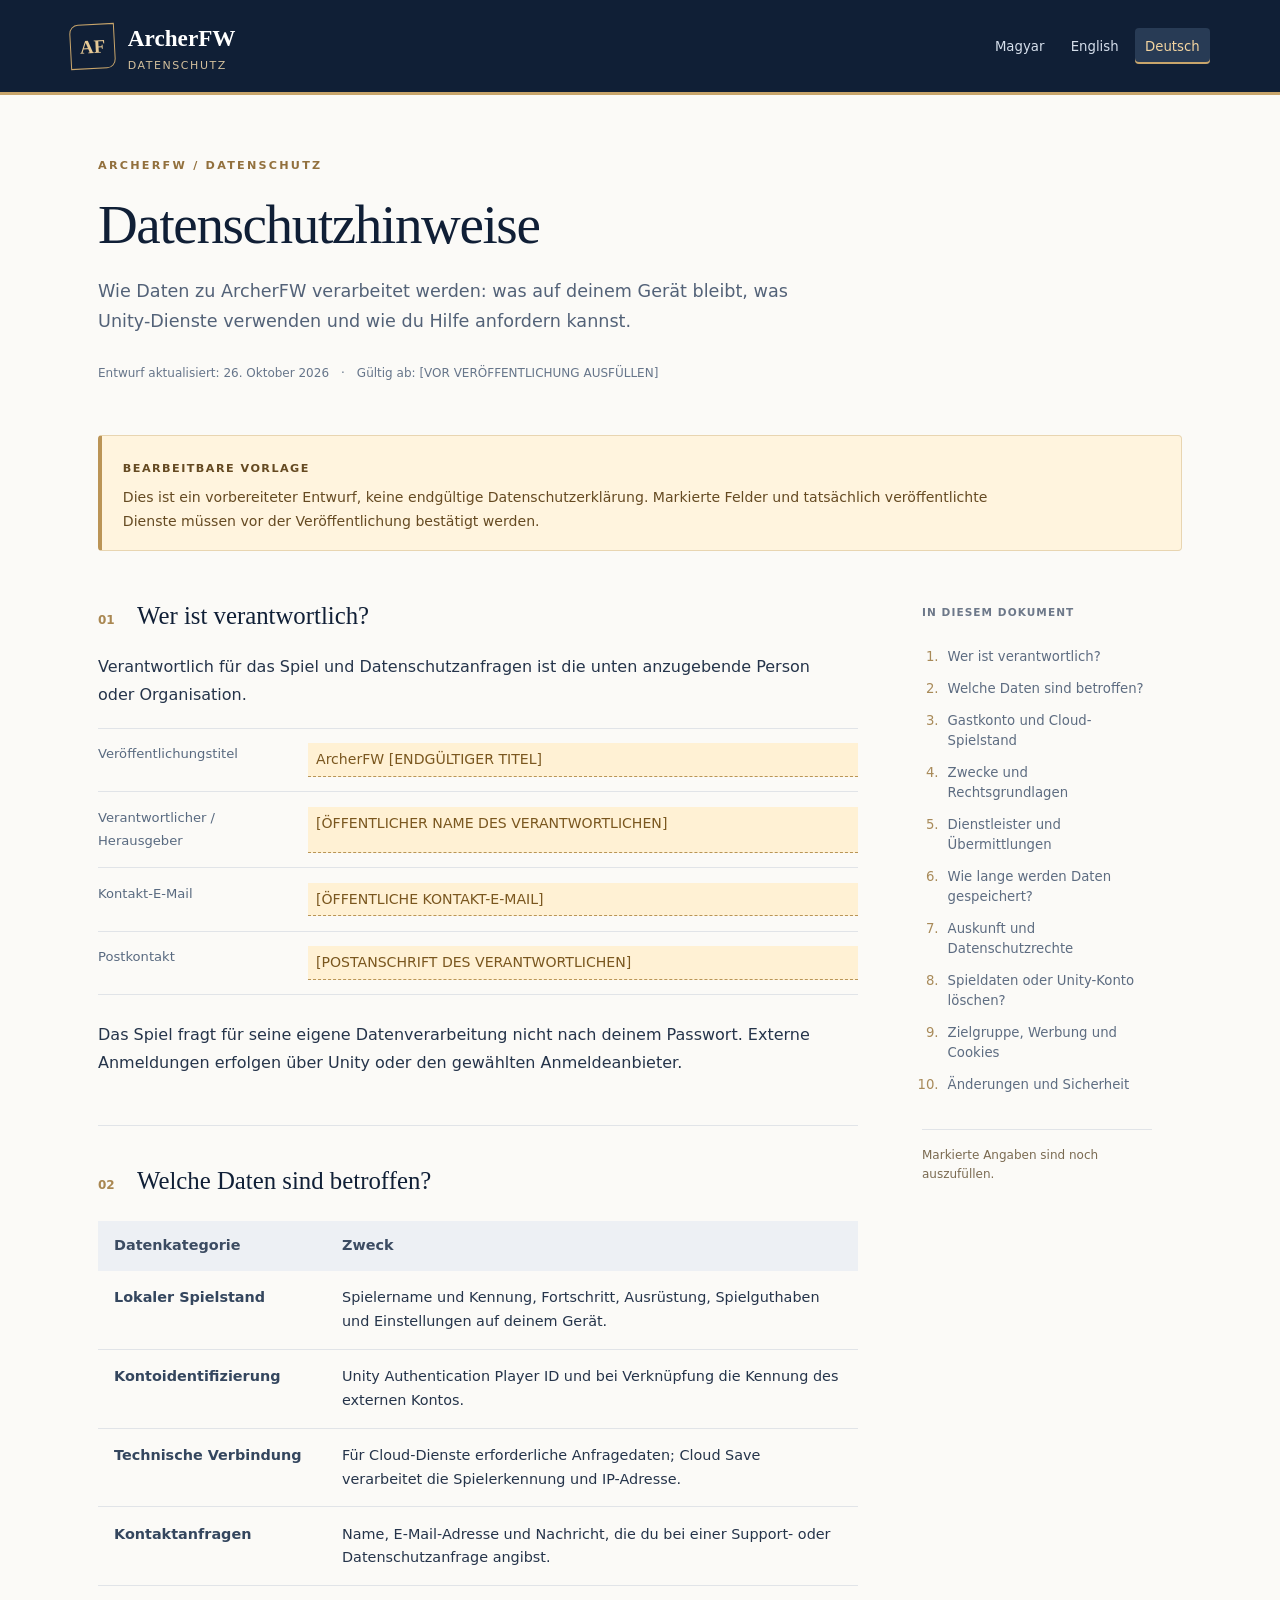
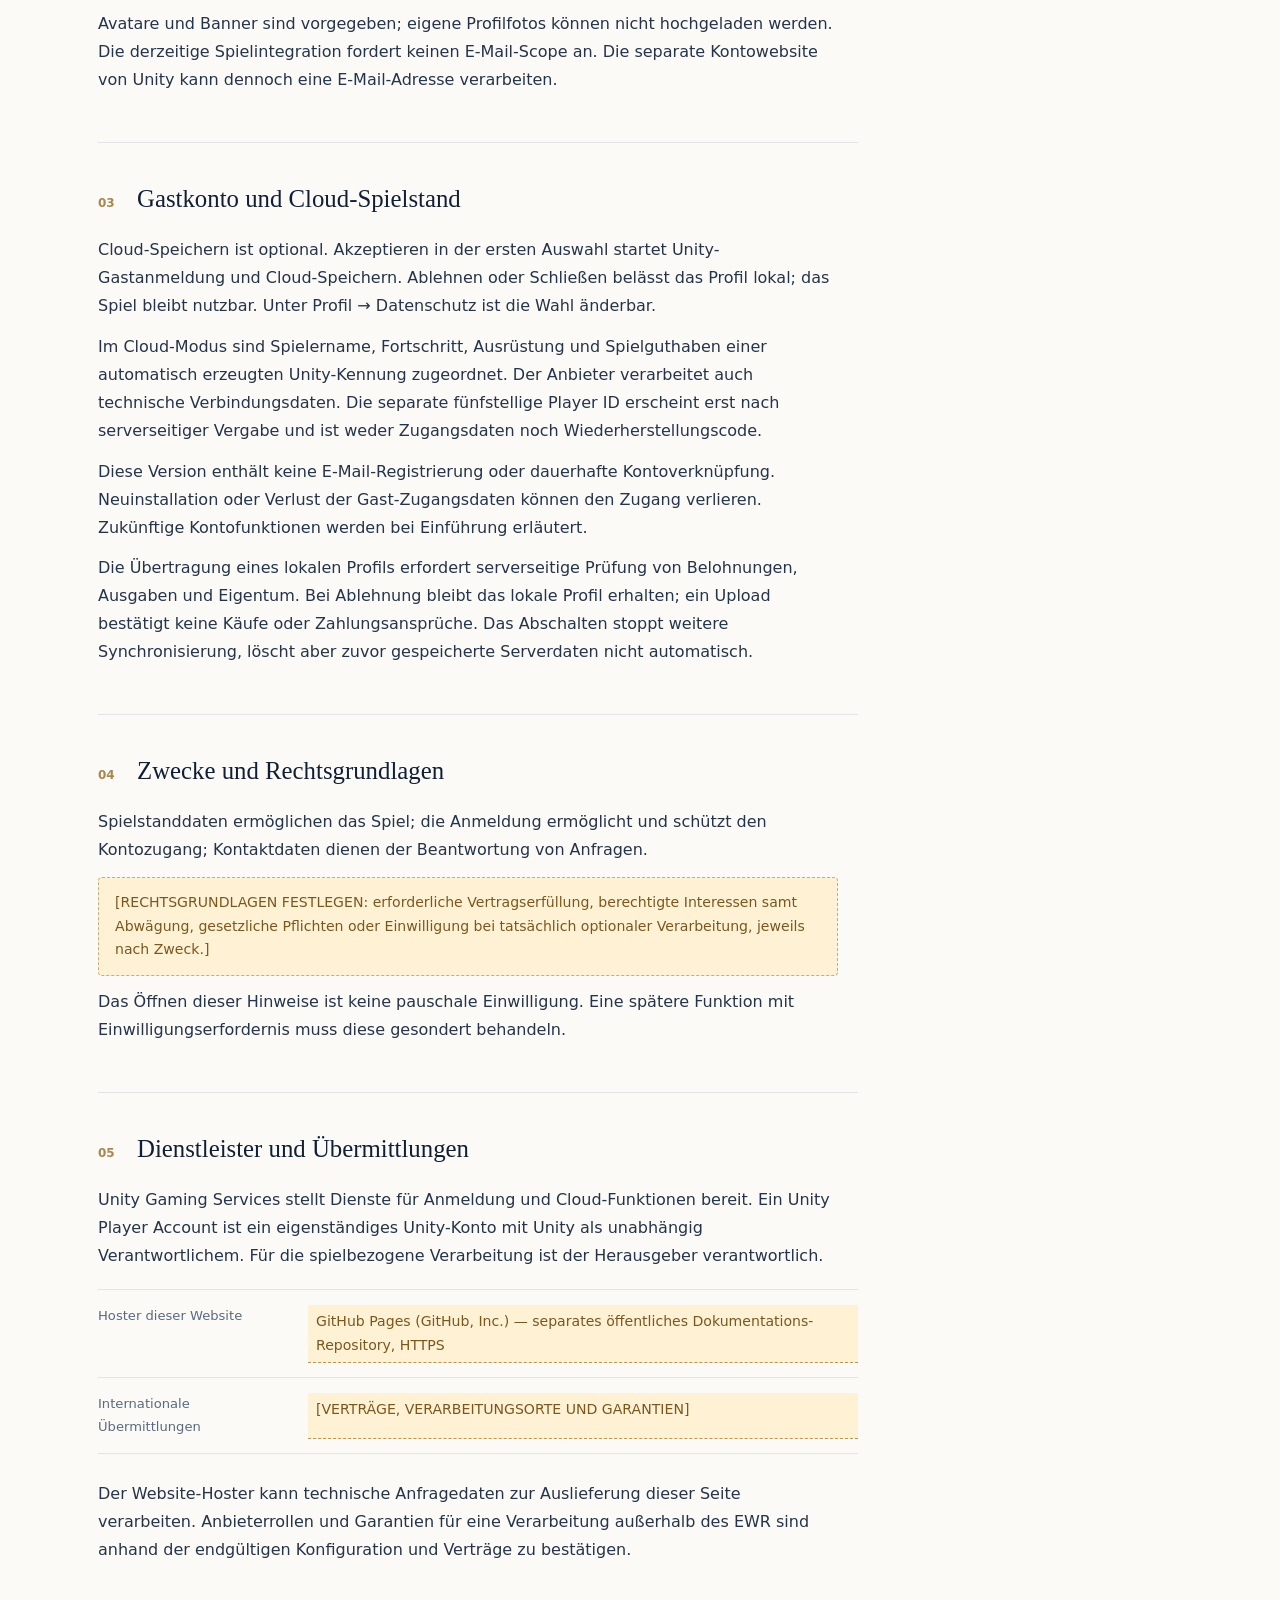
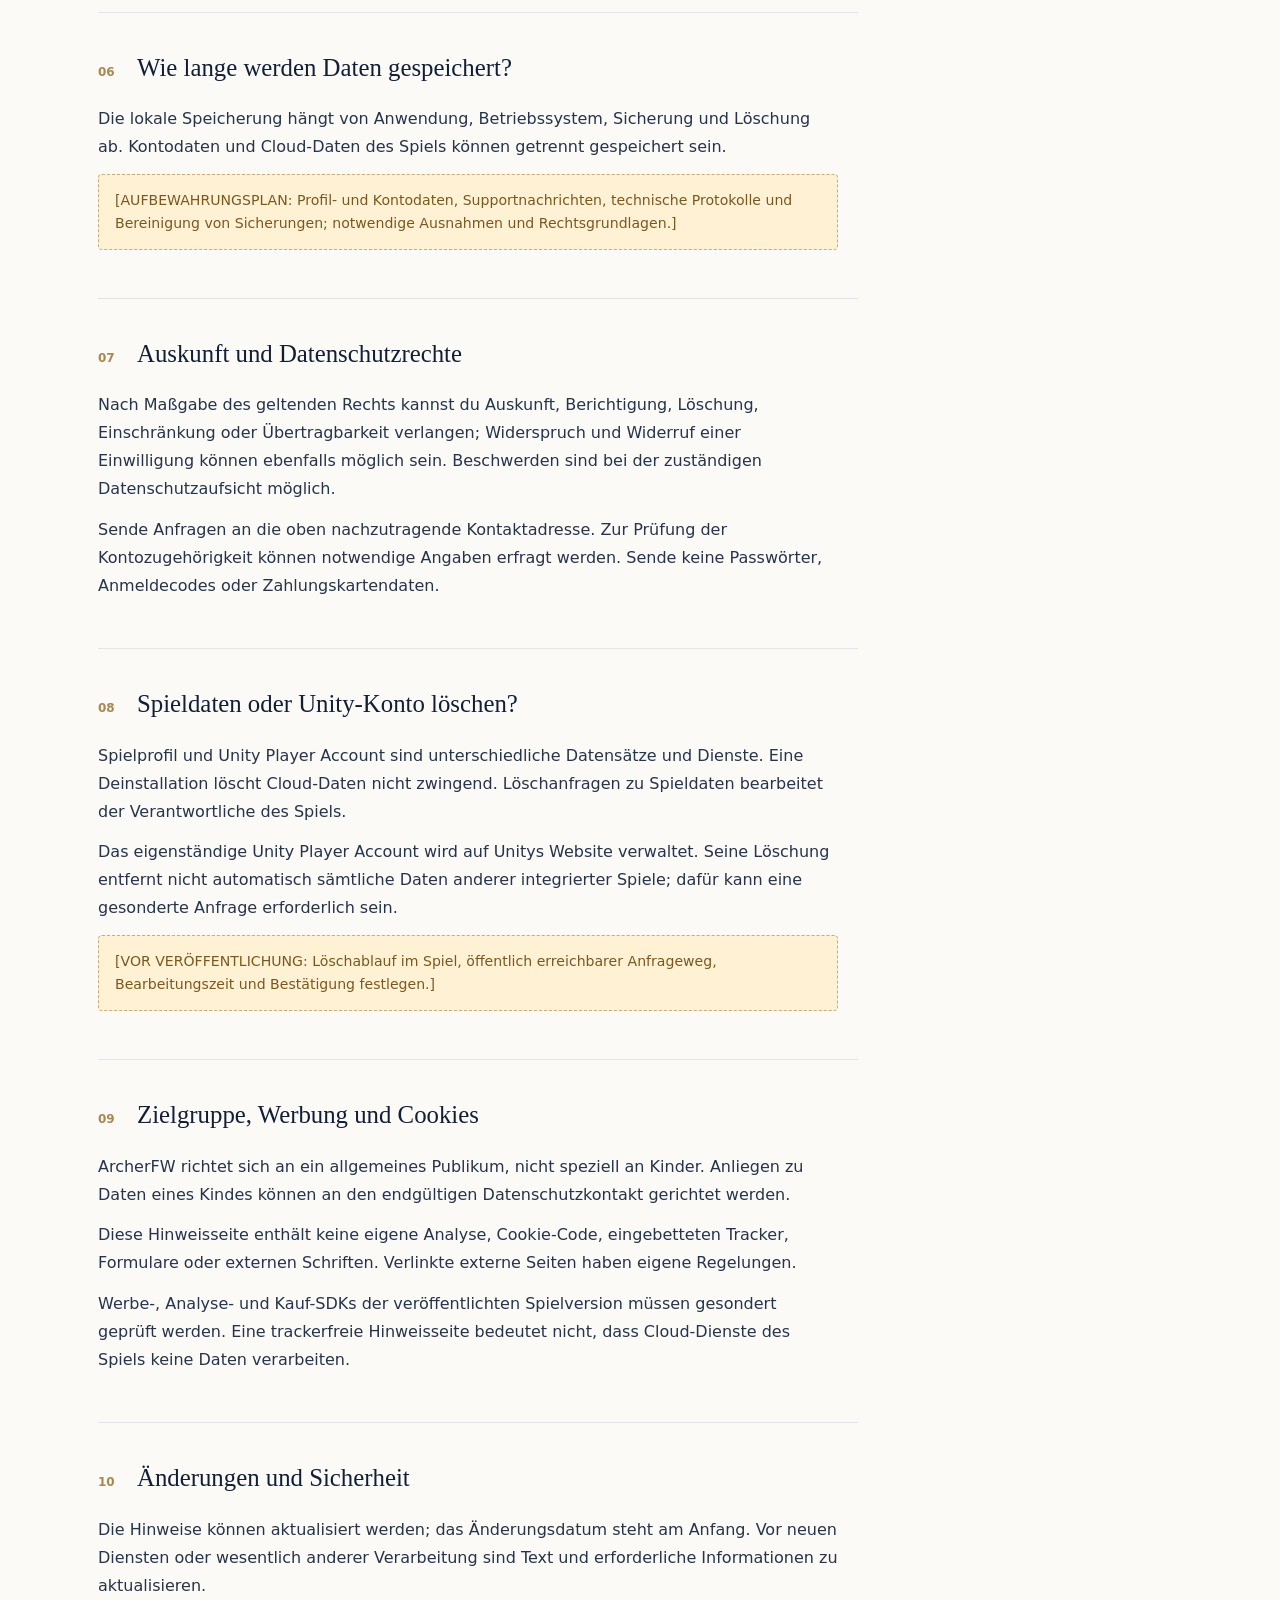
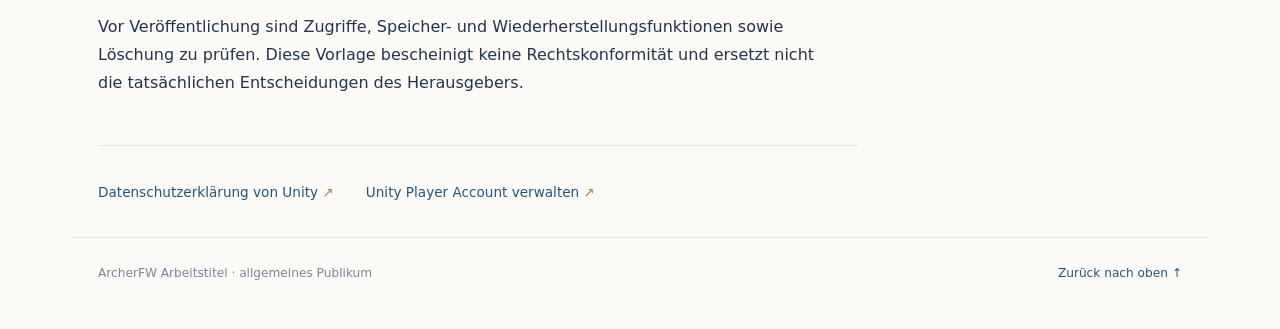
==== commit e44077b8: "Describe optional cloud saving and server-issued Player ID" ====
--- a/docs/de/index.html
+++ b/docs/de/index.html
@@ -1,2 +1,2 @@
 <!doctype html>
-<html lang="de"><head><meta charset="utf-8"><meta name="viewport" content="width=device-width, initial-scale=1"><meta name="robots" content="noindex,nofollow"><meta name="referrer" content="no-referrer"><meta name="description" content="Wie Daten zu ArcherFW verarbeitet werden: was auf deinem Gerät bleibt, was Unity-Dienste verwenden und wie du Hilfe anfordern kannst."><title>ArcherFW · Datenschutzhinweise · BEARBEITBARE VORLAGE</title><link rel="stylesheet" href="../assets/privacy.css"></head><body id="top"><a class="skip" href="#main">Zum Inhalt springen</a><header class="site-header"><a class="brand" href="../index.html"><span class="brand-mark" aria-hidden="true">AF</span><span>ArcherFW<small>Datenschutz</small></span></a><nav class="languages" aria-label="Language"><a lang="hu" hreflang="hu" href="../index.html">Magyar</a><a lang="en" hreflang="en" href="../en/index.html">English</a><a lang="de" hreflang="de" href="../de/index.html" aria-current="page">Deutsch</a></nav></header><main id="main"><div class="hero"><p class="eyebrow">ARCHERFW / DATENSCHUTZ</p><h1>Datenschutzhinweise</h1><p class="intro">Wie Daten zu ArcherFW verarbeitet werden: was auf deinem Gerät bleibt, was Unity-Dienste verwenden und wie du Hilfe anfordern kannst.</p><p class="version">Entwurf aktualisiert: 25. Oktober 2026<span>·</span>Gültig ab: [VOR VERÖFFENTLICHUNG AUSFÜLLEN]</p></div><div class="draft-notice" role="note"><strong>BEARBEITBARE VORLAGE</strong><p>Dies ist ein vorbereiteter Entwurf, keine endgültige Datenschutzerklärung. Markierte Felder und tatsächlich veröffentlichte Dienste müssen vor der Veröffentlichung bestätigt werden.</p></div><div class="reading-layout"><article><details class="mobile-toc"><summary>In diesem Dokument</summary><ol><li><a href="#controller">Wer ist verantwortlich?</a></li><li><a href="#data">Welche Daten sind betroffen?</a></li><li><a href="#cloud">Gastkonto und Cloud-Spielstand</a></li><li><a href="#purpose">Zwecke und Rechtsgrundlagen</a></li><li><a href="#providers">Dienstleister und Übermittlungen</a></li><li><a href="#retention">Wie lange werden Daten gespeichert?</a></li><li><a href="#rights">Auskunft und Datenschutzrechte</a></li><li><a href="#deletion">Spieldaten oder Unity-Konto löschen?</a></li><li><a href="#audience">Zielgruppe, Werbung und Cookies</a></li><li><a href="#changes">Änderungen und Sicherheit</a></li></ol></details><section id="controller" aria-labelledby="controller-title"><h2 id="controller-title"><span aria-hidden="true">01</span>Wer ist verantwortlich?</h2><p>Verantwortlich für das Spiel und Datenschutzanfragen ist die unten anzugebende Person oder Organisation.</p><dl class="identity"><div><dt>Veröffentlichungstitel</dt><dd class="placeholder">ArcherFW [ENDGÜLTIGER TITEL]</dd></div><div><dt>Verantwortlicher / Herausgeber</dt><dd class="placeholder">[ÖFFENTLICHER NAME DES VERANTWORTLICHEN]</dd></div><div><dt>Kontakt-E-Mail</dt><dd class="placeholder">[ÖFFENTLICHE KONTAKT-E-MAIL]</dd></div><div><dt>Postkontakt</dt><dd class="placeholder">[POSTANSCHRIFT DES VERANTWORTLICHEN]</dd></div></dl><p>Das Spiel fragt für seine eigene Datenverarbeitung nicht nach deinem Passwort. Externe Anmeldungen erfolgen über Unity oder den gewählten Anmeldeanbieter.</p></section><section id="data" aria-labelledby="data-title"><h2 id="data-title"><span aria-hidden="true">02</span>Welche Daten sind betroffen?</h2><div class="table-wrap"><table><thead><tr><th scope="col">Datenkategorie</th><th scope="col">Zweck</th></tr></thead><tbody><tr><td>Lokaler Spielstand</td><td>Spielername und Kennung, Fortschritt, Ausrüstung, Spielguthaben und Einstellungen auf deinem Gerät.</td></tr><tr><td>Kontoidentifizierung</td><td>Unity Authentication Player ID und bei Verknüpfung die Kennung des externen Kontos.</td></tr><tr><td>Technische Verbindung</td><td>Für Cloud-Dienste erforderliche Anfragedaten; Cloud Save verarbeitet die Spielerkennung und IP-Adresse.</td></tr><tr><td>Kontaktanfragen</td><td>Name, E-Mail-Adresse und Nachricht, die du bei einer Support- oder Datenschutzanfrage angibst.</td></tr></tbody></table></div><p>Avatare und Banner sind vorgegeben; eigene Profilfotos können nicht hochgeladen werden. Die derzeitige Spielintegration fordert keinen E-Mail-Scope an. Die separate Kontowebsite von Unity kann dennoch eine E-Mail-Adresse verarbeiten.</p></section><section id="cloud" aria-labelledby="cloud-title"><h2 id="cloud-title"><span aria-hidden="true">03</span>Gastkonto und Cloud-Spielstand</h2><p>Das Spiel unterstützt Gastanmeldung und die optionale Verknüpfung mit einem dauerhaften Konto. Gehen die Zugangsdaten eines nicht verknüpften Gastes verloren, kann eine Wiederherstellung eingeschränkt sein.</p><div class="scope-note"><p>Die Version in Entwicklung wurde in einer Staging-Umgebung für Gastanmeldung, geschütztes Speichern und Wiederherstellen des Cloud-Profils, einmalige serverseitige Gutschriften und vorab genehmigte Profilübertragung geprüft. Profile können Spielername, Fortschritt, Ausrüstung, Spielguthaben und Einstellungen enthalten. Vorhandene lokale Spielstände werden nicht automatisch hochgeladen. Eine früher installierte Spielversion nutzt diese Funktionen dadurch noch nicht automatisch.</p></div><p>Die endgültigen Hinweise müssen die veröffentlichte Cloud-Funktion beschreiben. Bei ihrer Aktivierung sind Profildaten, Zwecke und Aufbewahrung entsprechend zu dokumentieren.</p></section><section id="purpose" aria-labelledby="purpose-title"><h2 id="purpose-title"><span aria-hidden="true">04</span>Zwecke und Rechtsgrundlagen</h2><p>Spielstanddaten ermöglichen das Spiel; die Anmeldung ermöglicht und schützt den Kontozugang; Kontaktdaten dienen der Beantwortung von Anfragen.</p><p class="placeholder">[RECHTSGRUNDLAGEN FESTLEGEN: erforderliche Vertragserfüllung, berechtigte Interessen samt Abwägung, gesetzliche Pflichten oder Einwilligung bei tatsächlich optionaler Verarbeitung, jeweils nach Zweck.]</p><p>Das Öffnen dieser Hinweise ist keine pauschale Einwilligung. Eine spätere Funktion mit Einwilligungserfordernis muss diese gesondert behandeln.</p></section><section id="providers" aria-labelledby="providers-title"><h2 id="providers-title"><span aria-hidden="true">05</span>Dienstleister und Übermittlungen</h2><p>Unity Gaming Services stellt Dienste für Anmeldung und Cloud-Funktionen bereit. Ein Unity Player Account ist ein eigenständiges Unity-Konto mit Unity als unabhängig Verantwortlichem. Für die spielbezogene Verarbeitung ist der Herausgeber verantwortlich.</p><dl class="identity"><div><dt>Hoster dieser Website</dt><dd class="placeholder">GitHub Pages (GitHub, Inc.) — separates öffentliches Dokumentations-Repository, HTTPS</dd></div><div><dt>Internationale Übermittlungen</dt><dd class="placeholder">[VERTRÄGE, VERARBEITUNGSORTE UND GARANTIEN]</dd></div></dl><p>Der Website-Hoster kann technische Anfragedaten zur Auslieferung dieser Seite verarbeiten. Anbieterrollen und Garantien für eine Verarbeitung außerhalb des EWR sind anhand der endgültigen Konfiguration und Verträge zu bestätigen.</p></section><section id="retention" aria-labelledby="retention-title"><h2 id="retention-title"><span aria-hidden="true">06</span>Wie lange werden Daten gespeichert?</h2><p>Die lokale Speicherung hängt von Anwendung, Betriebssystem, Sicherung und Löschung ab. Kontodaten und Cloud-Daten des Spiels können getrennt gespeichert sein.</p><p class="placeholder">[AUFBEWAHRUNGSPLAN: Profil- und Kontodaten, Supportnachrichten, technische Protokolle und Bereinigung von Sicherungen; notwendige Ausnahmen und Rechtsgrundlagen.]</p></section><section id="rights" aria-labelledby="rights-title"><h2 id="rights-title"><span aria-hidden="true">07</span>Auskunft und Datenschutzrechte</h2><p>Nach Maßgabe des geltenden Rechts kannst du Auskunft, Berichtigung, Löschung, Einschränkung oder Übertragbarkeit verlangen; Widerspruch und Widerruf einer Einwilligung können ebenfalls möglich sein. Beschwerden sind bei der zuständigen Datenschutzaufsicht möglich.</p><p>Sende Anfragen an die oben nachzutragende Kontaktadresse. Zur Prüfung der Kontozugehörigkeit können notwendige Angaben erfragt werden. Sende keine Passwörter, Anmeldecodes oder Zahlungskartendaten.</p></section><section id="deletion" aria-labelledby="deletion-title"><h2 id="deletion-title"><span aria-hidden="true">08</span>Spieldaten oder Unity-Konto löschen?</h2><p>Spielprofil und Unity Player Account sind unterschiedliche Datensätze und Dienste. Eine Deinstallation löscht Cloud-Daten nicht zwingend. Löschanfragen zu Spieldaten bearbeitet der Verantwortliche des Spiels.</p><p>Das eigenständige Unity Player Account wird auf Unitys Website verwaltet. Seine Löschung entfernt nicht automatisch sämtliche Daten anderer integrierter Spiele; dafür kann eine gesonderte Anfrage erforderlich sein.</p><p class="placeholder">[VOR VERÖFFENTLICHUNG: Löschablauf im Spiel, öffentlich erreichbarer Anfrageweg, Bearbeitungszeit und Bestätigung festlegen.]</p></section><section id="audience" aria-labelledby="audience-title"><h2 id="audience-title"><span aria-hidden="true">09</span>Zielgruppe, Werbung und Cookies</h2><p>ArcherFW richtet sich an ein allgemeines Publikum, nicht speziell an Kinder. Anliegen zu Daten eines Kindes können an den endgültigen Datenschutzkontakt gerichtet werden.</p><p>Diese Hinweisseite enthält keine eigene Analyse, Cookie-Code, eingebetteten Tracker, Formulare oder externen Schriften. Verlinkte externe Seiten haben eigene Regelungen.</p><p>Werbe-, Analyse- und Kauf-SDKs der veröffentlichten Spielversion müssen gesondert geprüft werden. Eine trackerfreie Hinweisseite bedeutet nicht, dass Cloud-Dienste des Spiels keine Daten verarbeiten.</p></section><section id="changes" aria-labelledby="changes-title"><h2 id="changes-title"><span aria-hidden="true">10</span>Änderungen und Sicherheit</h2><p>Die Hinweise können aktualisiert werden; das Änderungsdatum steht am Anfang. Vor neuen Diensten oder wesentlich anderer Verarbeitung sind Text und erforderliche Informationen zu aktualisieren.</p><p>Vor Veröffentlichung sind Zugriffe, Speicher- und Wiederherstellungsfunktionen sowie Löschung zu prüfen. Diese Vorlage bescheinigt keine Rechtskonformität und ersetzt nicht die tatsächlichen Entscheidungen des Herausgebers.</p></section><div class="provider-links"><a href="https://unity.com/legal/privacy-policy" target="_blank" rel="noopener noreferrer">Datenschutzerklärung von Unity <span aria-hidden="true">↗</span></a><a href="https://player-account.unity.com/" target="_blank" rel="noopener noreferrer">Unity Player Account verwalten <span aria-hidden="true">↗</span></a></div></article><aside><nav class="toc" aria-label="In diesem Dokument"><p>In diesem Dokument</p><ol><li><a href="#controller">Wer ist verantwortlich?</a></li><li><a href="#data">Welche Daten sind betroffen?</a></li><li><a href="#cloud">Gastkonto und Cloud-Spielstand</a></li><li><a href="#purpose">Zwecke und Rechtsgrundlagen</a></li><li><a href="#providers">Dienstleister und Übermittlungen</a></li><li><a href="#retention">Wie lange werden Daten gespeichert?</a></li><li><a href="#rights">Auskunft und Datenschutzrechte</a></li><li><a href="#deletion">Spieldaten oder Unity-Konto löschen?</a></li><li><a href="#audience">Zielgruppe, Werbung und Cookies</a></li><li><a href="#changes">Änderungen und Sicherheit</a></li></ol><div class="margin-note">Markierte Angaben sind noch auszufüllen.</div></nav></aside></div></main><footer><p>ArcherFW Arbeitstitel · allgemeines Publikum</p><a href="#top">Zurück nach oben ↑</a></footer></body></html>
+<html lang="de"><head><meta charset="utf-8"><meta name="viewport" content="width=device-width, initial-scale=1"><meta name="robots" content="noindex,nofollow"><meta name="referrer" content="no-referrer"><meta name="description" content="Wie Daten zu ArcherFW verarbeitet werden: was auf deinem Gerät bleibt, was Unity-Dienste verwenden und wie du Hilfe anfordern kannst."><title>ArcherFW · Datenschutzhinweise · BEARBEITBARE VORLAGE</title><link rel="stylesheet" href="../assets/privacy.css"></head><body id="top"><a class="skip" href="#main">Zum Inhalt springen</a><header class="site-header"><a class="brand" href="../index.html"><span class="brand-mark" aria-hidden="true">AF</span><span>ArcherFW<small>Datenschutz</small></span></a><nav class="languages" aria-label="Language"><a lang="hu" hreflang="hu" href="../index.html">Magyar</a><a lang="en" hreflang="en" href="../en/index.html">English</a><a lang="de" hreflang="de" href="../de/index.html" aria-current="page">Deutsch</a></nav></header><main id="main"><div class="hero"><p class="eyebrow">ARCHERFW / DATENSCHUTZ</p><h1>Datenschutzhinweise</h1><p class="intro">Wie Daten zu ArcherFW verarbeitet werden: was auf deinem Gerät bleibt, was Unity-Dienste verwenden und wie du Hilfe anfordern kannst.</p><p class="version">Entwurf aktualisiert: 26. Oktober 2026<span>·</span>Gültig ab: [VOR VERÖFFENTLICHUNG AUSFÜLLEN]</p></div><div class="draft-notice" role="note"><strong>BEARBEITBARE VORLAGE</strong><p>Dies ist ein vorbereiteter Entwurf, keine endgültige Datenschutzerklärung. Markierte Felder und tatsächlich veröffentlichte Dienste müssen vor der Veröffentlichung bestätigt werden.</p></div><div class="reading-layout"><article><details class="mobile-toc"><summary>In diesem Dokument</summary><ol><li><a href="#controller">Wer ist verantwortlich?</a></li><li><a href="#data">Welche Daten sind betroffen?</a></li><li><a href="#cloud">Gastkonto und Cloud-Spielstand</a></li><li><a href="#purpose">Zwecke und Rechtsgrundlagen</a></li><li><a href="#providers">Dienstleister und Übermittlungen</a></li><li><a href="#retention">Wie lange werden Daten gespeichert?</a></li><li><a href="#rights">Auskunft und Datenschutzrechte</a></li><li><a href="#deletion">Spieldaten oder Unity-Konto löschen?</a></li><li><a href="#audience">Zielgruppe, Werbung und Cookies</a></li><li><a href="#changes">Änderungen und Sicherheit</a></li></ol></details><section id="controller" aria-labelledby="controller-title"><h2 id="controller-title"><span aria-hidden="true">01</span>Wer ist verantwortlich?</h2><p>Verantwortlich für das Spiel und Datenschutzanfragen ist die unten anzugebende Person oder Organisation.</p><dl class="identity"><div><dt>Veröffentlichungstitel</dt><dd class="placeholder">ArcherFW [ENDGÜLTIGER TITEL]</dd></div><div><dt>Verantwortlicher / Herausgeber</dt><dd class="placeholder">[ÖFFENTLICHER NAME DES VERANTWORTLICHEN]</dd></div><div><dt>Kontakt-E-Mail</dt><dd class="placeholder">[ÖFFENTLICHE KONTAKT-E-MAIL]</dd></div><div><dt>Postkontakt</dt><dd class="placeholder">[POSTANSCHRIFT DES VERANTWORTLICHEN]</dd></div></dl><p>Das Spiel fragt für seine eigene Datenverarbeitung nicht nach deinem Passwort. Externe Anmeldungen erfolgen über Unity oder den gewählten Anmeldeanbieter.</p></section><section id="data" aria-labelledby="data-title"><h2 id="data-title"><span aria-hidden="true">02</span>Welche Daten sind betroffen?</h2><div class="table-wrap"><table><thead><tr><th scope="col">Datenkategorie</th><th scope="col">Zweck</th></tr></thead><tbody><tr><td>Lokaler Spielstand</td><td>Spielername und Kennung, Fortschritt, Ausrüstung, Spielguthaben und Einstellungen auf deinem Gerät.</td></tr><tr><td>Kontoidentifizierung</td><td>Unity Authentication Player ID und bei Verknüpfung die Kennung des externen Kontos.</td></tr><tr><td>Technische Verbindung</td><td>Für Cloud-Dienste erforderliche Anfragedaten; Cloud Save verarbeitet die Spielerkennung und IP-Adresse.</td></tr><tr><td>Kontaktanfragen</td><td>Name, E-Mail-Adresse und Nachricht, die du bei einer Support- oder Datenschutzanfrage angibst.</td></tr></tbody></table></div><p>Avatare und Banner sind vorgegeben; eigene Profilfotos können nicht hochgeladen werden. Die derzeitige Spielintegration fordert keinen E-Mail-Scope an. Die separate Kontowebsite von Unity kann dennoch eine E-Mail-Adresse verarbeiten.</p></section><section id="cloud" aria-labelledby="cloud-title"><h2 id="cloud-title"><span aria-hidden="true">03</span>Gastkonto und Cloud-Spielstand</h2><p>Cloud-Speichern ist optional. Akzeptieren in der ersten Auswahl startet Unity-Gastanmeldung und Cloud-Speichern. Ablehnen oder Schließen belässt das Profil lokal; das Spiel bleibt nutzbar. Unter Profil → Datenschutz ist die Wahl änderbar.</p><p>Im Cloud-Modus sind Spielername, Fortschritt, Ausrüstung und Spielguthaben einer automatisch erzeugten Unity-Kennung zugeordnet. Der Anbieter verarbeitet auch technische Verbindungsdaten. Die separate fünfstellige Player ID erscheint erst nach serverseitiger Vergabe und ist weder Zugangsdaten noch Wiederherstellungscode.</p><p>Diese Version enthält keine E-Mail-Registrierung oder dauerhafte Kontoverknüpfung. Neuinstallation oder Verlust der Gast-Zugangsdaten können den Zugang verlieren. Zukünftige Kontofunktionen werden bei Einführung erläutert.</p><p>Die Übertragung eines lokalen Profils erfordert serverseitige Prüfung von Belohnungen, Ausgaben und Eigentum. Bei Ablehnung bleibt das lokale Profil erhalten; ein Upload bestätigt keine Käufe oder Zahlungsansprüche. Das Abschalten stoppt weitere Synchronisierung, löscht aber zuvor gespeicherte Serverdaten nicht automatisch.</p></section><section id="purpose" aria-labelledby="purpose-title"><h2 id="purpose-title"><span aria-hidden="true">04</span>Zwecke und Rechtsgrundlagen</h2><p>Spielstanddaten ermöglichen das Spiel; die Anmeldung ermöglicht und schützt den Kontozugang; Kontaktdaten dienen der Beantwortung von Anfragen.</p><p class="placeholder">[RECHTSGRUNDLAGEN FESTLEGEN: erforderliche Vertragserfüllung, berechtigte Interessen samt Abwägung, gesetzliche Pflichten oder Einwilligung bei tatsächlich optionaler Verarbeitung, jeweils nach Zweck.]</p><p>Das Öffnen dieser Hinweise ist keine pauschale Einwilligung. Eine spätere Funktion mit Einwilligungserfordernis muss diese gesondert behandeln.</p></section><section id="providers" aria-labelledby="providers-title"><h2 id="providers-title"><span aria-hidden="true">05</span>Dienstleister und Übermittlungen</h2><p>Unity Gaming Services stellt Dienste für Anmeldung und Cloud-Funktionen bereit. Ein Unity Player Account ist ein eigenständiges Unity-Konto mit Unity als unabhängig Verantwortlichem. Für die spielbezogene Verarbeitung ist der Herausgeber verantwortlich.</p><dl class="identity"><div><dt>Hoster dieser Website</dt><dd class="placeholder">GitHub Pages (GitHub, Inc.) — separates öffentliches Dokumentations-Repository, HTTPS</dd></div><div><dt>Internationale Übermittlungen</dt><dd class="placeholder">[VERTRÄGE, VERARBEITUNGSORTE UND GARANTIEN]</dd></div></dl><p>Der Website-Hoster kann technische Anfragedaten zur Auslieferung dieser Seite verarbeiten. Anbieterrollen und Garantien für eine Verarbeitung außerhalb des EWR sind anhand der endgültigen Konfiguration und Verträge zu bestätigen.</p></section><section id="retention" aria-labelledby="retention-title"><h2 id="retention-title"><span aria-hidden="true">06</span>Wie lange werden Daten gespeichert?</h2><p>Die lokale Speicherung hängt von Anwendung, Betriebssystem, Sicherung und Löschung ab. Kontodaten und Cloud-Daten des Spiels können getrennt gespeichert sein.</p><p class="placeholder">[AUFBEWAHRUNGSPLAN: Profil- und Kontodaten, Supportnachrichten, technische Protokolle und Bereinigung von Sicherungen; notwendige Ausnahmen und Rechtsgrundlagen.]</p></section><section id="rights" aria-labelledby="rights-title"><h2 id="rights-title"><span aria-hidden="true">07</span>Auskunft und Datenschutzrechte</h2><p>Nach Maßgabe des geltenden Rechts kannst du Auskunft, Berichtigung, Löschung, Einschränkung oder Übertragbarkeit verlangen; Widerspruch und Widerruf einer Einwilligung können ebenfalls möglich sein. Beschwerden sind bei der zuständigen Datenschutzaufsicht möglich.</p><p>Sende Anfragen an die oben nachzutragende Kontaktadresse. Zur Prüfung der Kontozugehörigkeit können notwendige Angaben erfragt werden. Sende keine Passwörter, Anmeldecodes oder Zahlungskartendaten.</p></section><section id="deletion" aria-labelledby="deletion-title"><h2 id="deletion-title"><span aria-hidden="true">08</span>Spieldaten oder Unity-Konto löschen?</h2><p>Spielprofil und Unity Player Account sind unterschiedliche Datensätze und Dienste. Eine Deinstallation löscht Cloud-Daten nicht zwingend. Löschanfragen zu Spieldaten bearbeitet der Verantwortliche des Spiels.</p><p>Das eigenständige Unity Player Account wird auf Unitys Website verwaltet. Seine Löschung entfernt nicht automatisch sämtliche Daten anderer integrierter Spiele; dafür kann eine gesonderte Anfrage erforderlich sein.</p><p class="placeholder">[VOR VERÖFFENTLICHUNG: Löschablauf im Spiel, öffentlich erreichbarer Anfrageweg, Bearbeitungszeit und Bestätigung festlegen.]</p></section><section id="audience" aria-labelledby="audience-title"><h2 id="audience-title"><span aria-hidden="true">09</span>Zielgruppe, Werbung und Cookies</h2><p>ArcherFW richtet sich an ein allgemeines Publikum, nicht speziell an Kinder. Anliegen zu Daten eines Kindes können an den endgültigen Datenschutzkontakt gerichtet werden.</p><p>Diese Hinweisseite enthält keine eigene Analyse, Cookie-Code, eingebetteten Tracker, Formulare oder externen Schriften. Verlinkte externe Seiten haben eigene Regelungen.</p><p>Werbe-, Analyse- und Kauf-SDKs der veröffentlichten Spielversion müssen gesondert geprüft werden. Eine trackerfreie Hinweisseite bedeutet nicht, dass Cloud-Dienste des Spiels keine Daten verarbeiten.</p></section><section id="changes" aria-labelledby="changes-title"><h2 id="changes-title"><span aria-hidden="true">10</span>Änderungen und Sicherheit</h2><p>Die Hinweise können aktualisiert werden; das Änderungsdatum steht am Anfang. Vor neuen Diensten oder wesentlich anderer Verarbeitung sind Text und erforderliche Informationen zu aktualisieren.</p><p>Vor Veröffentlichung sind Zugriffe, Speicher- und Wiederherstellungsfunktionen sowie Löschung zu prüfen. Diese Vorlage bescheinigt keine Rechtskonformität und ersetzt nicht die tatsächlichen Entscheidungen des Herausgebers.</p></section><div class="provider-links"><a href="https://unity.com/legal/privacy-policy" target="_blank" rel="noopener noreferrer">Datenschutzerklärung von Unity <span aria-hidden="true">↗</span></a><a href="https://player-account.unity.com/" target="_blank" rel="noopener noreferrer">Unity Player Account verwalten <span aria-hidden="true">↗</span></a></div></article><aside><nav class="toc" aria-label="In diesem Dokument"><p>In diesem Dokument</p><ol><li><a href="#controller">Wer ist verantwortlich?</a></li><li><a href="#data">Welche Daten sind betroffen?</a></li><li><a href="#cloud">Gastkonto und Cloud-Spielstand</a></li><li><a href="#purpose">Zwecke und Rechtsgrundlagen</a></li><li><a href="#providers">Dienstleister und Übermittlungen</a></li><li><a href="#retention">Wie lange werden Daten gespeichert?</a></li><li><a href="#rights">Auskunft und Datenschutzrechte</a></li><li><a href="#deletion">Spieldaten oder Unity-Konto löschen?</a></li><li><a href="#audience">Zielgruppe, Werbung und Cookies</a></li><li><a href="#changes">Änderungen und Sicherheit</a></li></ol><div class="margin-note">Markierte Angaben sind noch auszufüllen.</div></nav></aside></div></main><footer><p>ArcherFW Arbeitstitel · allgemeines Publikum</p><a href="#top">Zurück nach oben ↑</a></footer></body></html>
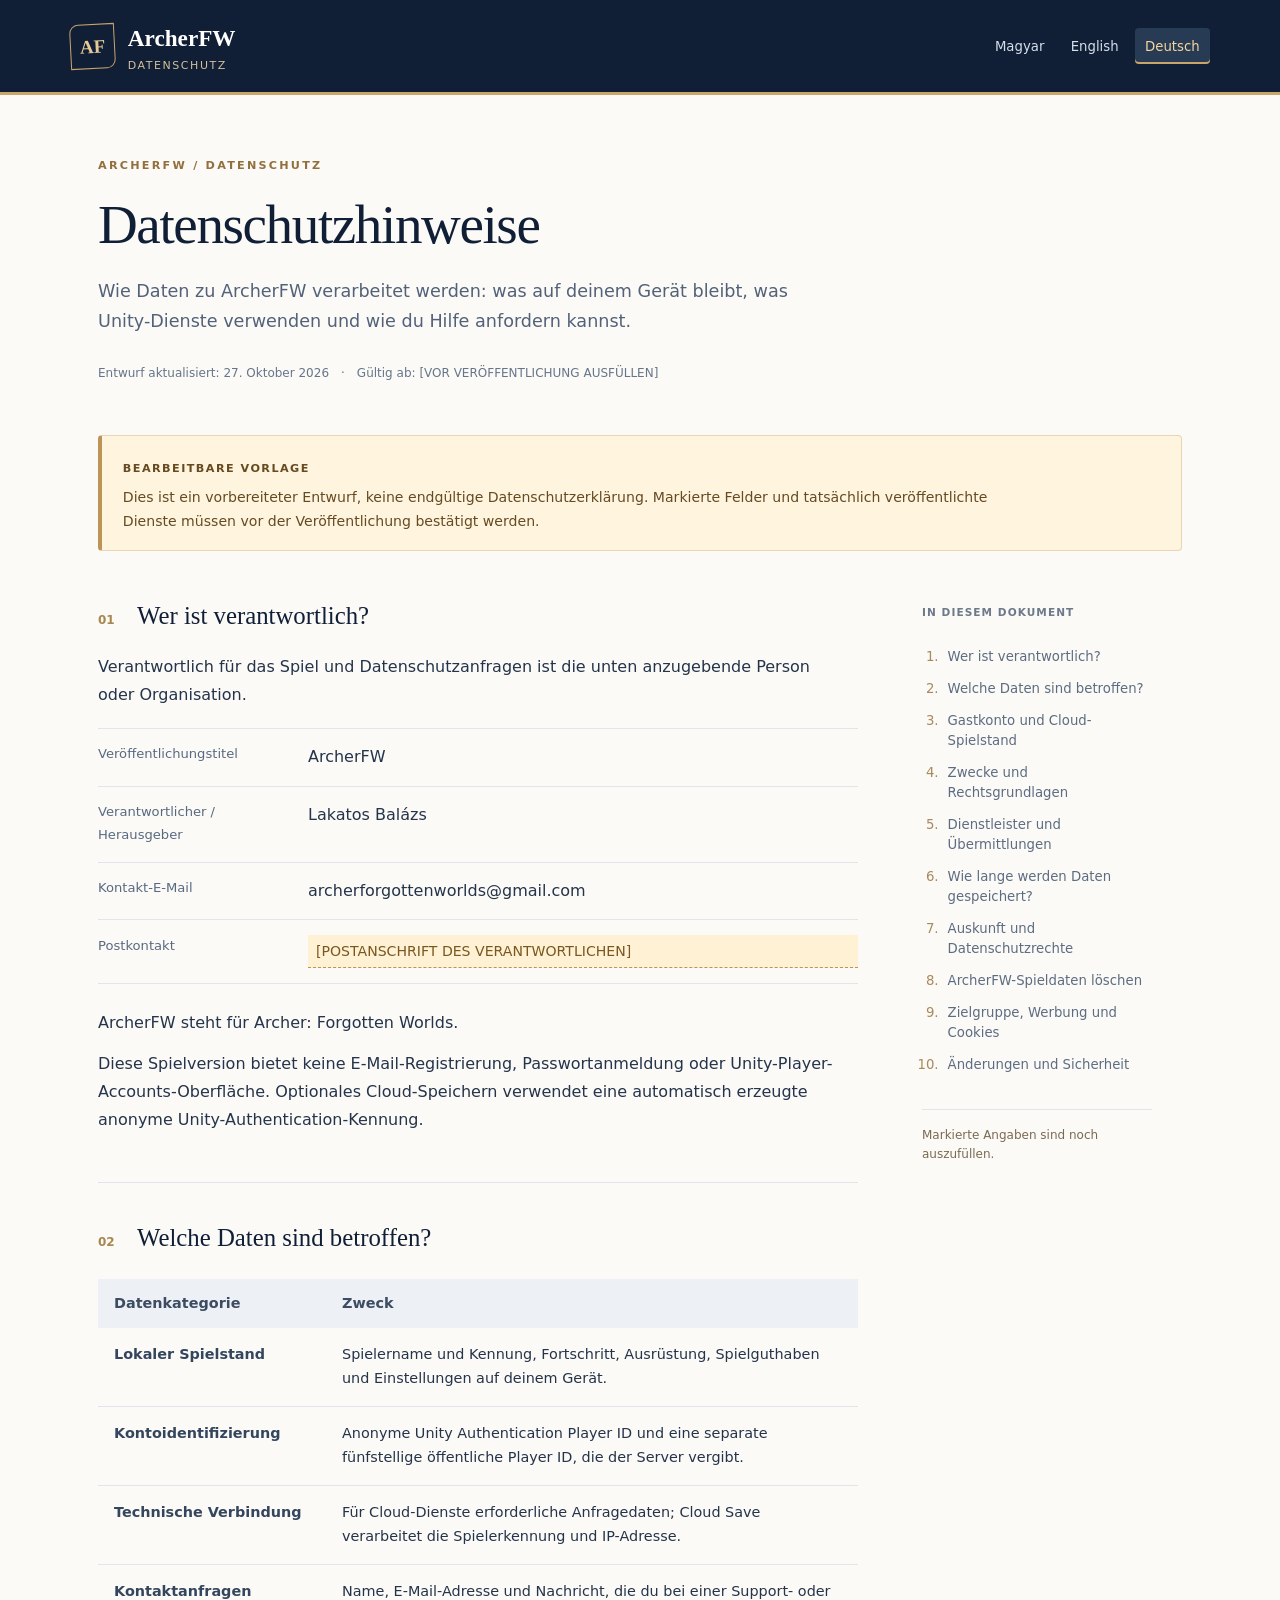
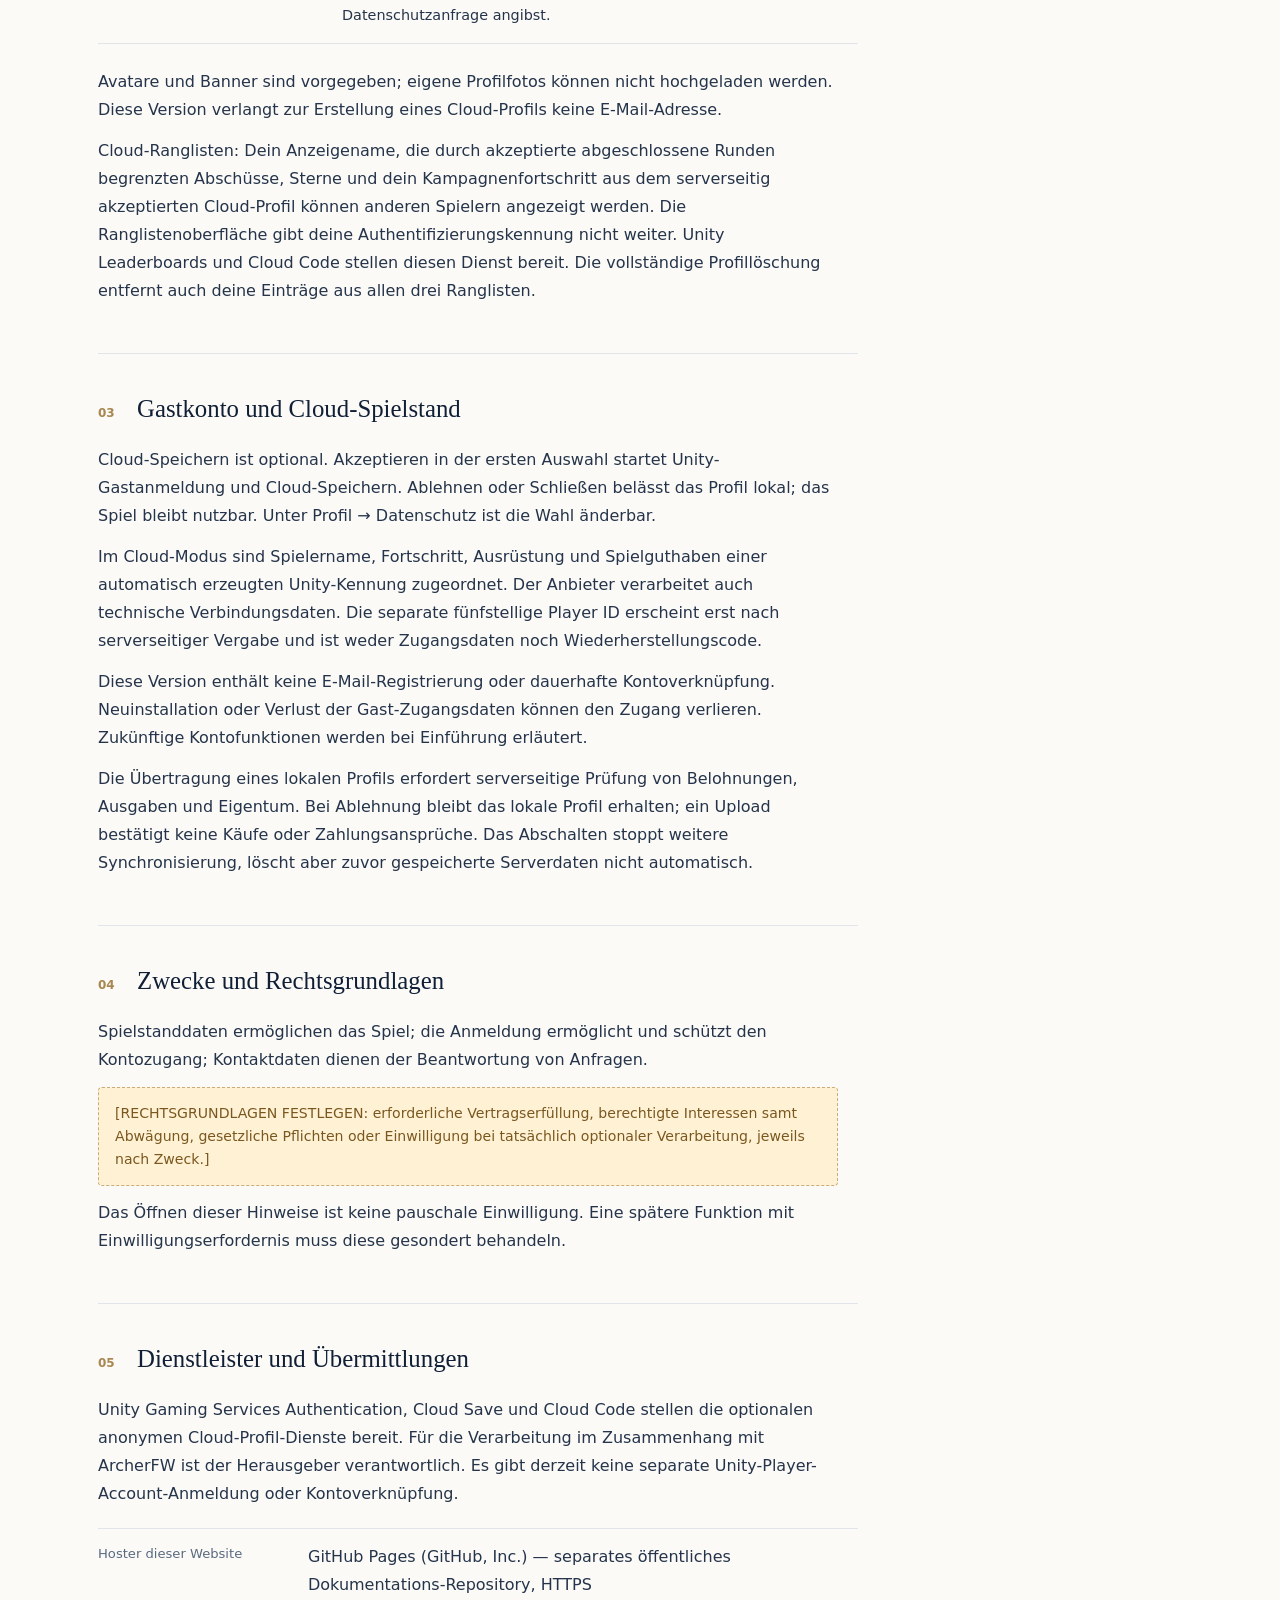
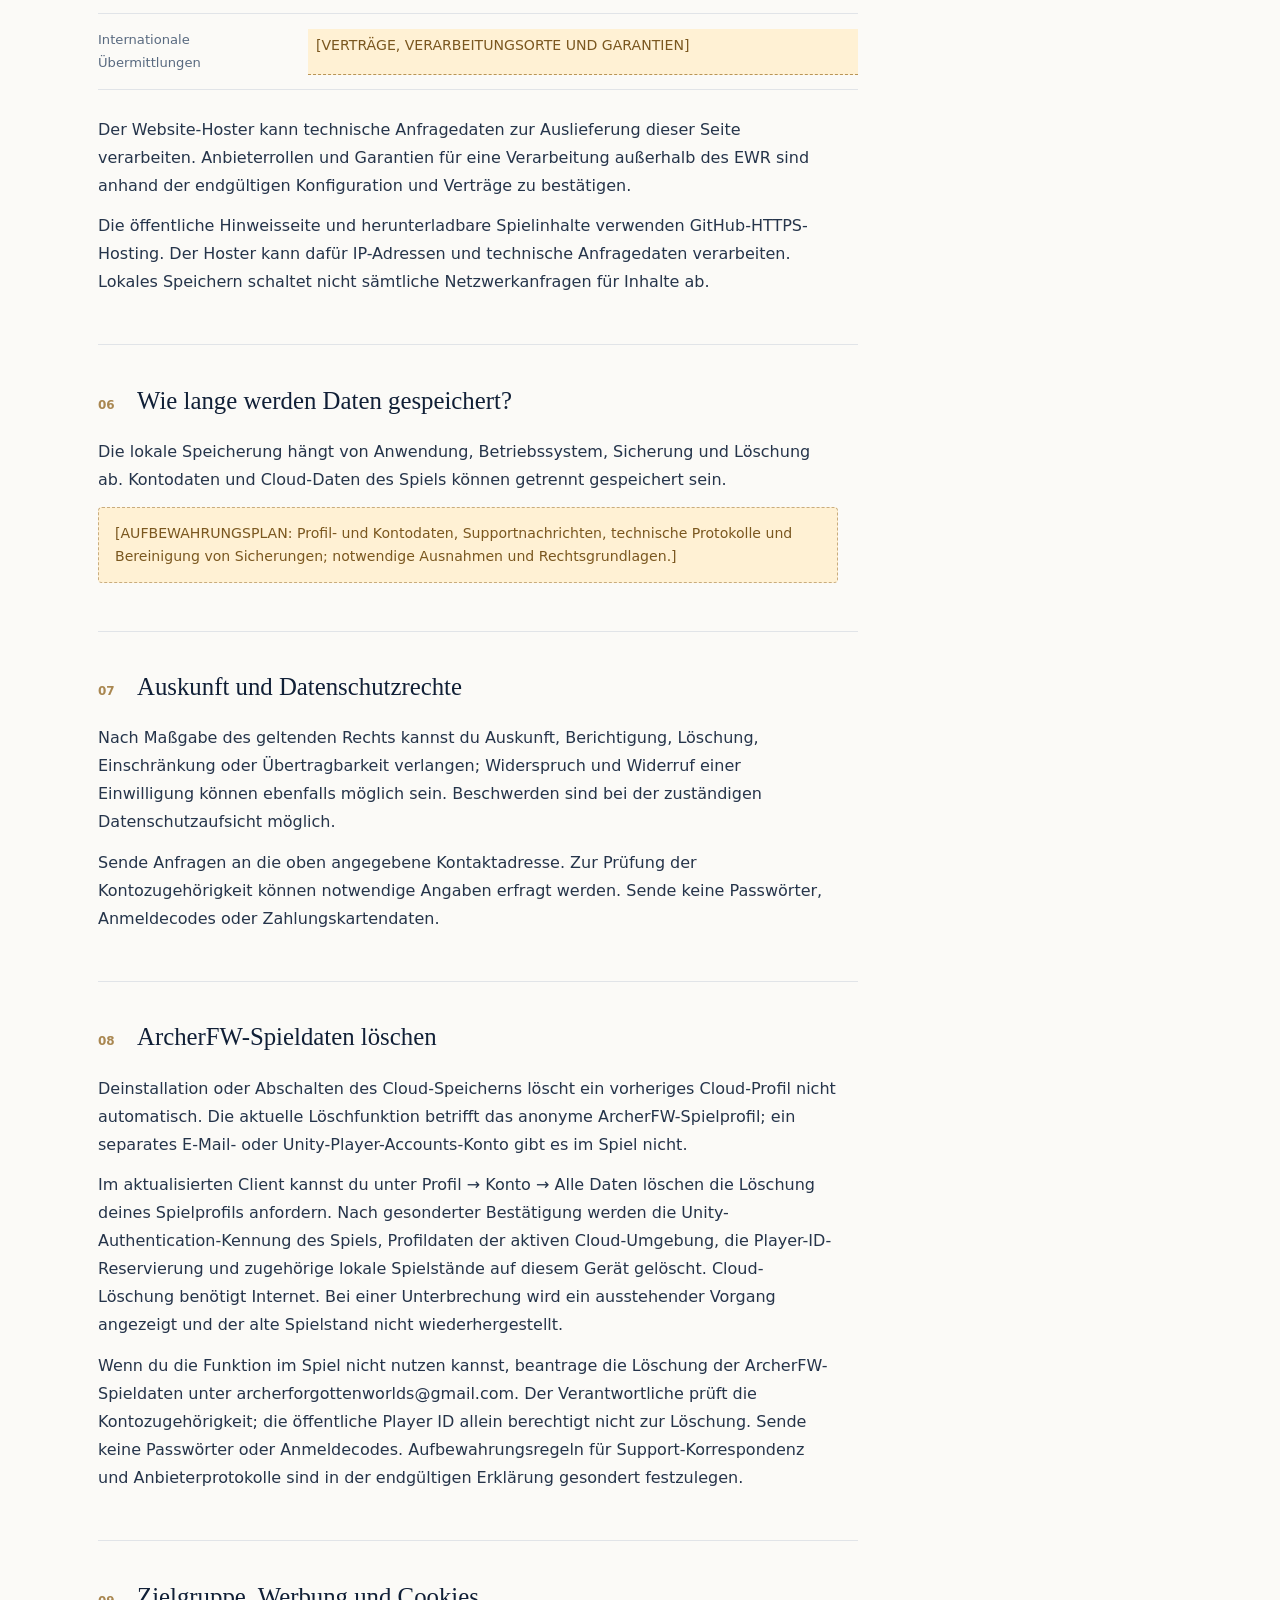
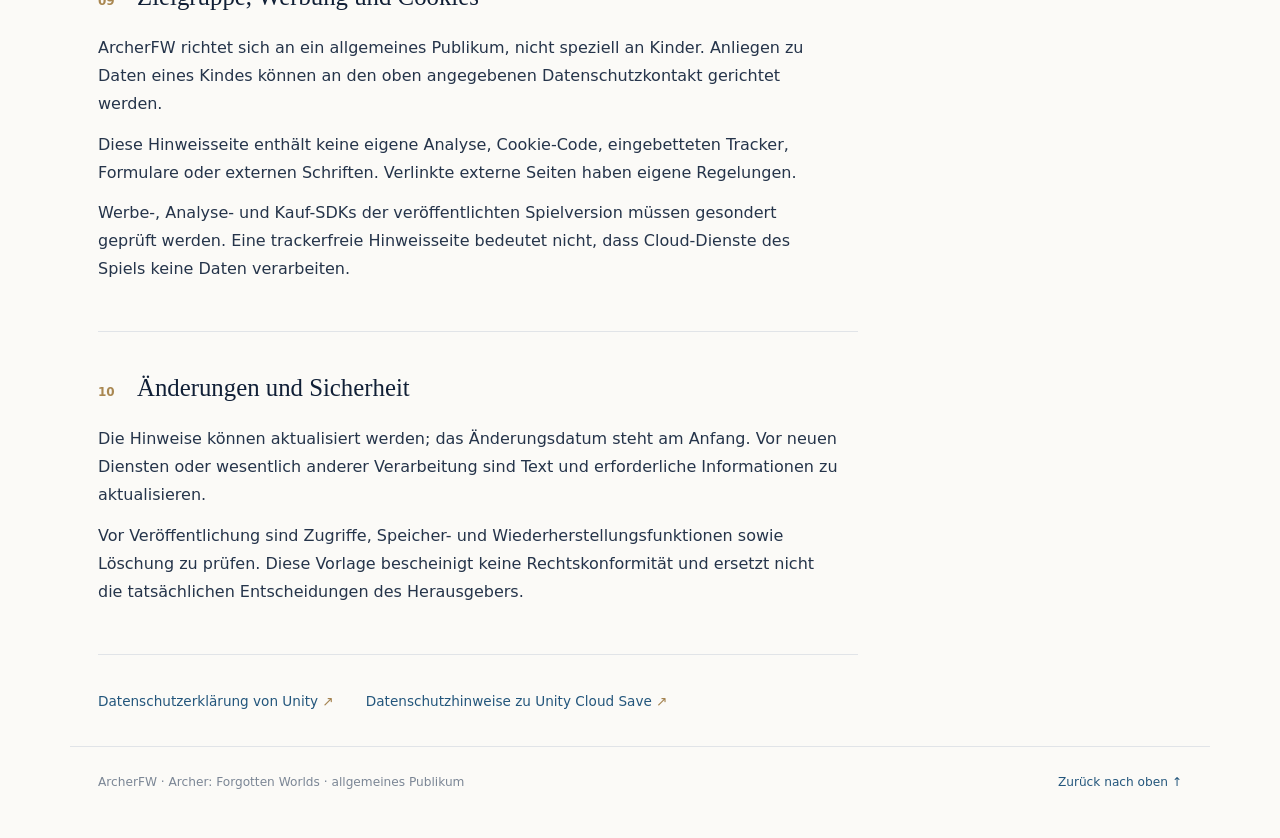
==== commit 3b94fb38: "Describe cloud rankings and complete profile erasure in all locales" ====
--- a/docs/de/index.html
+++ b/docs/de/index.html
@@ -1,2 +1,2 @@
 <!doctype html>
-<html lang="de"><head><meta charset="utf-8"><meta name="viewport" content="width=device-width, initial-scale=1"><meta name="robots" content="noindex,nofollow"><meta name="referrer" content="no-referrer"><meta name="description" content="Wie Daten zu ArcherFW verarbeitet werden: was auf deinem Gerät bleibt, was Unity-Dienste verwenden und wie du Hilfe anfordern kannst."><title>ArcherFW · Datenschutzhinweise · BEARBEITBARE VORLAGE</title><link rel="stylesheet" href="../assets/privacy.css"></head><body id="top"><a class="skip" href="#main">Zum Inhalt springen</a><header class="site-header"><a class="brand" href="../index.html"><span class="brand-mark" aria-hidden="true">AF</span><span>ArcherFW<small>Datenschutz</small></span></a><nav class="languages" aria-label="Language"><a lang="hu" hreflang="hu" href="../index.html">Magyar</a><a lang="en" hreflang="en" href="../en/index.html">English</a><a lang="de" hreflang="de" href="../de/index.html" aria-current="page">Deutsch</a></nav></header><main id="main"><div class="hero"><p class="eyebrow">ARCHERFW / DATENSCHUTZ</p><h1>Datenschutzhinweise</h1><p class="intro">Wie Daten zu ArcherFW verarbeitet werden: was auf deinem Gerät bleibt, was Unity-Dienste verwenden und wie du Hilfe anfordern kannst.</p><p class="version">Entwurf aktualisiert: 26. Oktober 2026<span>·</span>Gültig ab: [VOR VERÖFFENTLICHUNG AUSFÜLLEN]</p></div><div class="draft-notice" role="note"><strong>BEARBEITBARE VORLAGE</strong><p>Dies ist ein vorbereiteter Entwurf, keine endgültige Datenschutzerklärung. Markierte Felder und tatsächlich veröffentlichte Dienste müssen vor der Veröffentlichung bestätigt werden.</p></div><div class="reading-layout"><article><details class="mobile-toc"><summary>In diesem Dokument</summary><ol><li><a href="#controller">Wer ist verantwortlich?</a></li><li><a href="#data">Welche Daten sind betroffen?</a></li><li><a href="#cloud">Gastkonto und Cloud-Spielstand</a></li><li><a href="#purpose">Zwecke und Rechtsgrundlagen</a></li><li><a href="#providers">Dienstleister und Übermittlungen</a></li><li><a href="#retention">Wie lange werden Daten gespeichert?</a></li><li><a href="#rights">Auskunft und Datenschutzrechte</a></li><li><a href="#deletion">Spieldaten oder Unity-Konto löschen?</a></li><li><a href="#audience">Zielgruppe, Werbung und Cookies</a></li><li><a href="#changes">Änderungen und Sicherheit</a></li></ol></details><section id="controller" aria-labelledby="controller-title"><h2 id="controller-title"><span aria-hidden="true">01</span>Wer ist verantwortlich?</h2><p>Verantwortlich für das Spiel und Datenschutzanfragen ist die unten anzugebende Person oder Organisation.</p><dl class="identity"><div><dt>Veröffentlichungstitel</dt><dd class="placeholder">ArcherFW [ENDGÜLTIGER TITEL]</dd></div><div><dt>Verantwortlicher / Herausgeber</dt><dd class="placeholder">[ÖFFENTLICHER NAME DES VERANTWORTLICHEN]</dd></div><div><dt>Kontakt-E-Mail</dt><dd class="placeholder">[ÖFFENTLICHE KONTAKT-E-MAIL]</dd></div><div><dt>Postkontakt</dt><dd class="placeholder">[POSTANSCHRIFT DES VERANTWORTLICHEN]</dd></div></dl><p>Das Spiel fragt für seine eigene Datenverarbeitung nicht nach deinem Passwort. Externe Anmeldungen erfolgen über Unity oder den gewählten Anmeldeanbieter.</p></section><section id="data" aria-labelledby="data-title"><h2 id="data-title"><span aria-hidden="true">02</span>Welche Daten sind betroffen?</h2><div class="table-wrap"><table><thead><tr><th scope="col">Datenkategorie</th><th scope="col">Zweck</th></tr></thead><tbody><tr><td>Lokaler Spielstand</td><td>Spielername und Kennung, Fortschritt, Ausrüstung, Spielguthaben und Einstellungen auf deinem Gerät.</td></tr><tr><td>Kontoidentifizierung</td><td>Unity Authentication Player ID und bei Verknüpfung die Kennung des externen Kontos.</td></tr><tr><td>Technische Verbindung</td><td>Für Cloud-Dienste erforderliche Anfragedaten; Cloud Save verarbeitet die Spielerkennung und IP-Adresse.</td></tr><tr><td>Kontaktanfragen</td><td>Name, E-Mail-Adresse und Nachricht, die du bei einer Support- oder Datenschutzanfrage angibst.</td></tr></tbody></table></div><p>Avatare und Banner sind vorgegeben; eigene Profilfotos können nicht hochgeladen werden. Die derzeitige Spielintegration fordert keinen E-Mail-Scope an. Die separate Kontowebsite von Unity kann dennoch eine E-Mail-Adresse verarbeiten.</p></section><section id="cloud" aria-labelledby="cloud-title"><h2 id="cloud-title"><span aria-hidden="true">03</span>Gastkonto und Cloud-Spielstand</h2><p>Cloud-Speichern ist optional. Akzeptieren in der ersten Auswahl startet Unity-Gastanmeldung und Cloud-Speichern. Ablehnen oder Schließen belässt das Profil lokal; das Spiel bleibt nutzbar. Unter Profil → Datenschutz ist die Wahl änderbar.</p><p>Im Cloud-Modus sind Spielername, Fortschritt, Ausrüstung und Spielguthaben einer automatisch erzeugten Unity-Kennung zugeordnet. Der Anbieter verarbeitet auch technische Verbindungsdaten. Die separate fünfstellige Player ID erscheint erst nach serverseitiger Vergabe und ist weder Zugangsdaten noch Wiederherstellungscode.</p><p>Diese Version enthält keine E-Mail-Registrierung oder dauerhafte Kontoverknüpfung. Neuinstallation oder Verlust der Gast-Zugangsdaten können den Zugang verlieren. Zukünftige Kontofunktionen werden bei Einführung erläutert.</p><p>Die Übertragung eines lokalen Profils erfordert serverseitige Prüfung von Belohnungen, Ausgaben und Eigentum. Bei Ablehnung bleibt das lokale Profil erhalten; ein Upload bestätigt keine Käufe oder Zahlungsansprüche. Das Abschalten stoppt weitere Synchronisierung, löscht aber zuvor gespeicherte Serverdaten nicht automatisch.</p></section><section id="purpose" aria-labelledby="purpose-title"><h2 id="purpose-title"><span aria-hidden="true">04</span>Zwecke und Rechtsgrundlagen</h2><p>Spielstanddaten ermöglichen das Spiel; die Anmeldung ermöglicht und schützt den Kontozugang; Kontaktdaten dienen der Beantwortung von Anfragen.</p><p class="placeholder">[RECHTSGRUNDLAGEN FESTLEGEN: erforderliche Vertragserfüllung, berechtigte Interessen samt Abwägung, gesetzliche Pflichten oder Einwilligung bei tatsächlich optionaler Verarbeitung, jeweils nach Zweck.]</p><p>Das Öffnen dieser Hinweise ist keine pauschale Einwilligung. Eine spätere Funktion mit Einwilligungserfordernis muss diese gesondert behandeln.</p></section><section id="providers" aria-labelledby="providers-title"><h2 id="providers-title"><span aria-hidden="true">05</span>Dienstleister und Übermittlungen</h2><p>Unity Gaming Services stellt Dienste für Anmeldung und Cloud-Funktionen bereit. Ein Unity Player Account ist ein eigenständiges Unity-Konto mit Unity als unabhängig Verantwortlichem. Für die spielbezogene Verarbeitung ist der Herausgeber verantwortlich.</p><dl class="identity"><div><dt>Hoster dieser Website</dt><dd class="placeholder">GitHub Pages (GitHub, Inc.) — separates öffentliches Dokumentations-Repository, HTTPS</dd></div><div><dt>Internationale Übermittlungen</dt><dd class="placeholder">[VERTRÄGE, VERARBEITUNGSORTE UND GARANTIEN]</dd></div></dl><p>Der Website-Hoster kann technische Anfragedaten zur Auslieferung dieser Seite verarbeiten. Anbieterrollen und Garantien für eine Verarbeitung außerhalb des EWR sind anhand der endgültigen Konfiguration und Verträge zu bestätigen.</p></section><section id="retention" aria-labelledby="retention-title"><h2 id="retention-title"><span aria-hidden="true">06</span>Wie lange werden Daten gespeichert?</h2><p>Die lokale Speicherung hängt von Anwendung, Betriebssystem, Sicherung und Löschung ab. Kontodaten und Cloud-Daten des Spiels können getrennt gespeichert sein.</p><p class="placeholder">[AUFBEWAHRUNGSPLAN: Profil- und Kontodaten, Supportnachrichten, technische Protokolle und Bereinigung von Sicherungen; notwendige Ausnahmen und Rechtsgrundlagen.]</p></section><section id="rights" aria-labelledby="rights-title"><h2 id="rights-title"><span aria-hidden="true">07</span>Auskunft und Datenschutzrechte</h2><p>Nach Maßgabe des geltenden Rechts kannst du Auskunft, Berichtigung, Löschung, Einschränkung oder Übertragbarkeit verlangen; Widerspruch und Widerruf einer Einwilligung können ebenfalls möglich sein. Beschwerden sind bei der zuständigen Datenschutzaufsicht möglich.</p><p>Sende Anfragen an die oben nachzutragende Kontaktadresse. Zur Prüfung der Kontozugehörigkeit können notwendige Angaben erfragt werden. Sende keine Passwörter, Anmeldecodes oder Zahlungskartendaten.</p></section><section id="deletion" aria-labelledby="deletion-title"><h2 id="deletion-title"><span aria-hidden="true">08</span>Spieldaten oder Unity-Konto löschen?</h2><p>Spielprofil und Unity Player Account sind unterschiedliche Datensätze und Dienste. Eine Deinstallation löscht Cloud-Daten nicht zwingend. Löschanfragen zu Spieldaten bearbeitet der Verantwortliche des Spiels.</p><p>Das eigenständige Unity Player Account wird auf Unitys Website verwaltet. Seine Löschung entfernt nicht automatisch sämtliche Daten anderer integrierter Spiele; dafür kann eine gesonderte Anfrage erforderlich sein.</p><p class="placeholder">[VOR VERÖFFENTLICHUNG: Löschablauf im Spiel, öffentlich erreichbarer Anfrageweg, Bearbeitungszeit und Bestätigung festlegen.]</p></section><section id="audience" aria-labelledby="audience-title"><h2 id="audience-title"><span aria-hidden="true">09</span>Zielgruppe, Werbung und Cookies</h2><p>ArcherFW richtet sich an ein allgemeines Publikum, nicht speziell an Kinder. Anliegen zu Daten eines Kindes können an den endgültigen Datenschutzkontakt gerichtet werden.</p><p>Diese Hinweisseite enthält keine eigene Analyse, Cookie-Code, eingebetteten Tracker, Formulare oder externen Schriften. Verlinkte externe Seiten haben eigene Regelungen.</p><p>Werbe-, Analyse- und Kauf-SDKs der veröffentlichten Spielversion müssen gesondert geprüft werden. Eine trackerfreie Hinweisseite bedeutet nicht, dass Cloud-Dienste des Spiels keine Daten verarbeiten.</p></section><section id="changes" aria-labelledby="changes-title"><h2 id="changes-title"><span aria-hidden="true">10</span>Änderungen und Sicherheit</h2><p>Die Hinweise können aktualisiert werden; das Änderungsdatum steht am Anfang. Vor neuen Diensten oder wesentlich anderer Verarbeitung sind Text und erforderliche Informationen zu aktualisieren.</p><p>Vor Veröffentlichung sind Zugriffe, Speicher- und Wiederherstellungsfunktionen sowie Löschung zu prüfen. Diese Vorlage bescheinigt keine Rechtskonformität und ersetzt nicht die tatsächlichen Entscheidungen des Herausgebers.</p></section><div class="provider-links"><a href="https://unity.com/legal/privacy-policy" target="_blank" rel="noopener noreferrer">Datenschutzerklärung von Unity <span aria-hidden="true">↗</span></a><a href="https://player-account.unity.com/" target="_blank" rel="noopener noreferrer">Unity Player Account verwalten <span aria-hidden="true">↗</span></a></div></article><aside><nav class="toc" aria-label="In diesem Dokument"><p>In diesem Dokument</p><ol><li><a href="#controller">Wer ist verantwortlich?</a></li><li><a href="#data">Welche Daten sind betroffen?</a></li><li><a href="#cloud">Gastkonto und Cloud-Spielstand</a></li><li><a href="#purpose">Zwecke und Rechtsgrundlagen</a></li><li><a href="#providers">Dienstleister und Übermittlungen</a></li><li><a href="#retention">Wie lange werden Daten gespeichert?</a></li><li><a href="#rights">Auskunft und Datenschutzrechte</a></li><li><a href="#deletion">Spieldaten oder Unity-Konto löschen?</a></li><li><a href="#audience">Zielgruppe, Werbung und Cookies</a></li><li><a href="#changes">Änderungen und Sicherheit</a></li></ol><div class="margin-note">Markierte Angaben sind noch auszufüllen.</div></nav></aside></div></main><footer><p>ArcherFW Arbeitstitel · allgemeines Publikum</p><a href="#top">Zurück nach oben ↑</a></footer></body></html>
+<html lang="de"><head><meta charset="utf-8"><meta name="viewport" content="width=device-width, initial-scale=1"><meta name="robots" content="noindex,nofollow"><meta name="referrer" content="no-referrer"><meta name="description" content="Wie Daten zu ArcherFW verarbeitet werden: was auf deinem Gerät bleibt, was Unity-Dienste verwenden und wie du Hilfe anfordern kannst."><title>ArcherFW · Datenschutzhinweise · BEARBEITBARE VORLAGE</title><link rel="stylesheet" href="../assets/privacy.css"></head><body id="top"><a class="skip" href="#main">Zum Inhalt springen</a><header class="site-header"><a class="brand" href="../index.html"><span class="brand-mark" aria-hidden="true">AF</span><span>ArcherFW<small>Datenschutz</small></span></a><nav class="languages" aria-label="Language"><a lang="hu" hreflang="hu" href="../index.html">Magyar</a><a lang="en" hreflang="en" href="../en/index.html">English</a><a lang="de" hreflang="de" href="../de/index.html" aria-current="page">Deutsch</a></nav></header><main id="main"><div class="hero"><p class="eyebrow">ARCHERFW / DATENSCHUTZ</p><h1>Datenschutzhinweise</h1><p class="intro">Wie Daten zu ArcherFW verarbeitet werden: was auf deinem Gerät bleibt, was Unity-Dienste verwenden und wie du Hilfe anfordern kannst.</p><p class="version">Entwurf aktualisiert: 27. Oktober 2026<span>·</span>Gültig ab: [VOR VERÖFFENTLICHUNG AUSFÜLLEN]</p></div><div class="draft-notice" role="note"><strong>BEARBEITBARE VORLAGE</strong><p>Dies ist ein vorbereiteter Entwurf, keine endgültige Datenschutzerklärung. Markierte Felder und tatsächlich veröffentlichte Dienste müssen vor der Veröffentlichung bestätigt werden.</p></div><div class="reading-layout"><article><details class="mobile-toc"><summary>In diesem Dokument</summary><ol><li><a href="#controller">Wer ist verantwortlich?</a></li><li><a href="#data">Welche Daten sind betroffen?</a></li><li><a href="#cloud">Gastkonto und Cloud-Spielstand</a></li><li><a href="#purpose">Zwecke und Rechtsgrundlagen</a></li><li><a href="#providers">Dienstleister und Übermittlungen</a></li><li><a href="#retention">Wie lange werden Daten gespeichert?</a></li><li><a href="#rights">Auskunft und Datenschutzrechte</a></li><li><a href="#deletion">ArcherFW-Spieldaten löschen</a></li><li><a href="#audience">Zielgruppe, Werbung und Cookies</a></li><li><a href="#changes">Änderungen und Sicherheit</a></li></ol></details><section id="controller" aria-labelledby="controller-title"><h2 id="controller-title"><span aria-hidden="true">01</span>Wer ist verantwortlich?</h2><p>Verantwortlich für das Spiel und Datenschutzanfragen ist die unten anzugebende Person oder Organisation.</p><dl class="identity"><div><dt>Veröffentlichungstitel</dt><dd>ArcherFW</dd></div><div><dt>Verantwortlicher / Herausgeber</dt><dd>Lakatos Balázs</dd></div><div><dt>Kontakt-E-Mail</dt><dd>archerforgottenworlds@gmail.com</dd></div><div><dt>Postkontakt</dt><dd class="placeholder">[POSTANSCHRIFT DES VERANTWORTLICHEN]</dd></div></dl><p>ArcherFW steht für Archer: Forgotten Worlds.</p><p>Diese Spielversion bietet keine E-Mail-Registrierung, Passwortanmeldung oder Unity-Player-Accounts-Oberfläche. Optionales Cloud-Speichern verwendet eine automatisch erzeugte anonyme Unity-Authentication-Kennung.</p></section><section id="data" aria-labelledby="data-title"><h2 id="data-title"><span aria-hidden="true">02</span>Welche Daten sind betroffen?</h2><div class="table-wrap"><table><thead><tr><th scope="col">Datenkategorie</th><th scope="col">Zweck</th></tr></thead><tbody><tr><td>Lokaler Spielstand</td><td>Spielername und Kennung, Fortschritt, Ausrüstung, Spielguthaben und Einstellungen auf deinem Gerät.</td></tr><tr><td>Kontoidentifizierung</td><td>Anonyme Unity Authentication Player ID und eine separate fünfstellige öffentliche Player ID, die der Server vergibt.</td></tr><tr><td>Technische Verbindung</td><td>Für Cloud-Dienste erforderliche Anfragedaten; Cloud Save verarbeitet die Spielerkennung und IP-Adresse.</td></tr><tr><td>Kontaktanfragen</td><td>Name, E-Mail-Adresse und Nachricht, die du bei einer Support- oder Datenschutzanfrage angibst.</td></tr></tbody></table></div><p>Avatare und Banner sind vorgegeben; eigene Profilfotos können nicht hochgeladen werden. Diese Version verlangt zur Erstellung eines Cloud-Profils keine E-Mail-Adresse.</p><p>Cloud-Ranglisten: Dein Anzeigename, die durch akzeptierte abgeschlossene Runden begrenzten Abschüsse, Sterne und dein Kampagnenfortschritt aus dem serverseitig akzeptierten Cloud-Profil können anderen Spielern angezeigt werden. Die Ranglistenoberfläche gibt deine Authentifizierungskennung nicht weiter. Unity Leaderboards und Cloud Code stellen diesen Dienst bereit. Die vollständige Profillöschung entfernt auch deine Einträge aus allen drei Ranglisten.</p></section><section id="cloud" aria-labelledby="cloud-title"><h2 id="cloud-title"><span aria-hidden="true">03</span>Gastkonto und Cloud-Spielstand</h2><p>Cloud-Speichern ist optional. Akzeptieren in der ersten Auswahl startet Unity-Gastanmeldung und Cloud-Speichern. Ablehnen oder Schließen belässt das Profil lokal; das Spiel bleibt nutzbar. Unter Profil → Datenschutz ist die Wahl änderbar.</p><p>Im Cloud-Modus sind Spielername, Fortschritt, Ausrüstung und Spielguthaben einer automatisch erzeugten Unity-Kennung zugeordnet. Der Anbieter verarbeitet auch technische Verbindungsdaten. Die separate fünfstellige Player ID erscheint erst nach serverseitiger Vergabe und ist weder Zugangsdaten noch Wiederherstellungscode.</p><p>Diese Version enthält keine E-Mail-Registrierung oder dauerhafte Kontoverknüpfung. Neuinstallation oder Verlust der Gast-Zugangsdaten können den Zugang verlieren. Zukünftige Kontofunktionen werden bei Einführung erläutert.</p><p>Die Übertragung eines lokalen Profils erfordert serverseitige Prüfung von Belohnungen, Ausgaben und Eigentum. Bei Ablehnung bleibt das lokale Profil erhalten; ein Upload bestätigt keine Käufe oder Zahlungsansprüche. Das Abschalten stoppt weitere Synchronisierung, löscht aber zuvor gespeicherte Serverdaten nicht automatisch.</p></section><section id="purpose" aria-labelledby="purpose-title"><h2 id="purpose-title"><span aria-hidden="true">04</span>Zwecke und Rechtsgrundlagen</h2><p>Spielstanddaten ermöglichen das Spiel; die Anmeldung ermöglicht und schützt den Kontozugang; Kontaktdaten dienen der Beantwortung von Anfragen.</p><p class="placeholder">[RECHTSGRUNDLAGEN FESTLEGEN: erforderliche Vertragserfüllung, berechtigte Interessen samt Abwägung, gesetzliche Pflichten oder Einwilligung bei tatsächlich optionaler Verarbeitung, jeweils nach Zweck.]</p><p>Das Öffnen dieser Hinweise ist keine pauschale Einwilligung. Eine spätere Funktion mit Einwilligungserfordernis muss diese gesondert behandeln.</p></section><section id="providers" aria-labelledby="providers-title"><h2 id="providers-title"><span aria-hidden="true">05</span>Dienstleister und Übermittlungen</h2><p>Unity Gaming Services Authentication, Cloud Save und Cloud Code stellen die optionalen anonymen Cloud-Profil-Dienste bereit. Für die Verarbeitung im Zusammenhang mit ArcherFW ist der Herausgeber verantwortlich. Es gibt derzeit keine separate Unity-Player-Account-Anmeldung oder Kontoverknüpfung.</p><dl class="identity"><div><dt>Hoster dieser Website</dt><dd>GitHub Pages (GitHub, Inc.) — separates öffentliches Dokumentations-Repository, HTTPS</dd></div><div><dt>Internationale Übermittlungen</dt><dd class="placeholder">[VERTRÄGE, VERARBEITUNGSORTE UND GARANTIEN]</dd></div></dl><p>Der Website-Hoster kann technische Anfragedaten zur Auslieferung dieser Seite verarbeiten. Anbieterrollen und Garantien für eine Verarbeitung außerhalb des EWR sind anhand der endgültigen Konfiguration und Verträge zu bestätigen.</p><p>Die öffentliche Hinweisseite und herunterladbare Spielinhalte verwenden GitHub-HTTPS-Hosting. Der Hoster kann dafür IP-Adressen und technische Anfragedaten verarbeiten. Lokales Speichern schaltet nicht sämtliche Netzwerkanfragen für Inhalte ab.</p></section><section id="retention" aria-labelledby="retention-title"><h2 id="retention-title"><span aria-hidden="true">06</span>Wie lange werden Daten gespeichert?</h2><p>Die lokale Speicherung hängt von Anwendung, Betriebssystem, Sicherung und Löschung ab. Kontodaten und Cloud-Daten des Spiels können getrennt gespeichert sein.</p><p class="placeholder">[AUFBEWAHRUNGSPLAN: Profil- und Kontodaten, Supportnachrichten, technische Protokolle und Bereinigung von Sicherungen; notwendige Ausnahmen und Rechtsgrundlagen.]</p></section><section id="rights" aria-labelledby="rights-title"><h2 id="rights-title"><span aria-hidden="true">07</span>Auskunft und Datenschutzrechte</h2><p>Nach Maßgabe des geltenden Rechts kannst du Auskunft, Berichtigung, Löschung, Einschränkung oder Übertragbarkeit verlangen; Widerspruch und Widerruf einer Einwilligung können ebenfalls möglich sein. Beschwerden sind bei der zuständigen Datenschutzaufsicht möglich.</p><p>Sende Anfragen an die oben angegebene Kontaktadresse. Zur Prüfung der Kontozugehörigkeit können notwendige Angaben erfragt werden. Sende keine Passwörter, Anmeldecodes oder Zahlungskartendaten.</p></section><section id="deletion" aria-labelledby="deletion-title"><h2 id="deletion-title"><span aria-hidden="true">08</span>ArcherFW-Spieldaten löschen</h2><p>Deinstallation oder Abschalten des Cloud-Speicherns löscht ein vorheriges Cloud-Profil nicht automatisch. Die aktuelle Löschfunktion betrifft das anonyme ArcherFW-Spielprofil; ein separates E-Mail- oder Unity-Player-Accounts-Konto gibt es im Spiel nicht.</p><p>Im aktualisierten Client kannst du unter Profil → Konto → Alle Daten löschen die Löschung deines Spielprofils anfordern. Nach gesonderter Bestätigung werden die Unity-Authentication-Kennung des Spiels, Profildaten der aktiven Cloud-Umgebung, die Player-ID-Reservierung und zugehörige lokale Spielstände auf diesem Gerät gelöscht. Cloud-Löschung benötigt Internet. Bei einer Unterbrechung wird ein ausstehender Vorgang angezeigt und der alte Spielstand nicht wiederhergestellt.</p><p>Wenn du die Funktion im Spiel nicht nutzen kannst, beantrage die Löschung der ArcherFW-Spieldaten unter archerforgottenworlds@gmail.com. Der Verantwortliche prüft die Kontozugehörigkeit; die öffentliche Player ID allein berechtigt nicht zur Löschung. Sende keine Passwörter oder Anmeldecodes. Aufbewahrungsregeln für Support-Korrespondenz und Anbieterprotokolle sind in der endgültigen Erklärung gesondert festzulegen.</p></section><section id="audience" aria-labelledby="audience-title"><h2 id="audience-title"><span aria-hidden="true">09</span>Zielgruppe, Werbung und Cookies</h2><p>ArcherFW richtet sich an ein allgemeines Publikum, nicht speziell an Kinder. Anliegen zu Daten eines Kindes können an den oben angegebenen Datenschutzkontakt gerichtet werden.</p><p>Diese Hinweisseite enthält keine eigene Analyse, Cookie-Code, eingebetteten Tracker, Formulare oder externen Schriften. Verlinkte externe Seiten haben eigene Regelungen.</p><p>Werbe-, Analyse- und Kauf-SDKs der veröffentlichten Spielversion müssen gesondert geprüft werden. Eine trackerfreie Hinweisseite bedeutet nicht, dass Cloud-Dienste des Spiels keine Daten verarbeiten.</p></section><section id="changes" aria-labelledby="changes-title"><h2 id="changes-title"><span aria-hidden="true">10</span>Änderungen und Sicherheit</h2><p>Die Hinweise können aktualisiert werden; das Änderungsdatum steht am Anfang. Vor neuen Diensten oder wesentlich anderer Verarbeitung sind Text und erforderliche Informationen zu aktualisieren.</p><p>Vor Veröffentlichung sind Zugriffe, Speicher- und Wiederherstellungsfunktionen sowie Löschung zu prüfen. Diese Vorlage bescheinigt keine Rechtskonformität und ersetzt nicht die tatsächlichen Entscheidungen des Herausgebers.</p></section><div class="provider-links"><a href="https://unity.com/legal/privacy-policy" target="_blank" rel="noopener noreferrer">Datenschutzerklärung von Unity <span aria-hidden="true">↗</span></a><a href="https://docs.unity.com/en-us/cloud-save/privacy-and-consent/overview" target="_blank" rel="noopener noreferrer">Datenschutzhinweise zu Unity Cloud Save <span aria-hidden="true">↗</span></a></div></article><aside><nav class="toc" aria-label="In diesem Dokument"><p>In diesem Dokument</p><ol><li><a href="#controller">Wer ist verantwortlich?</a></li><li><a href="#data">Welche Daten sind betroffen?</a></li><li><a href="#cloud">Gastkonto und Cloud-Spielstand</a></li><li><a href="#purpose">Zwecke und Rechtsgrundlagen</a></li><li><a href="#providers">Dienstleister und Übermittlungen</a></li><li><a href="#retention">Wie lange werden Daten gespeichert?</a></li><li><a href="#rights">Auskunft und Datenschutzrechte</a></li><li><a href="#deletion">ArcherFW-Spieldaten löschen</a></li><li><a href="#audience">Zielgruppe, Werbung und Cookies</a></li><li><a href="#changes">Änderungen und Sicherheit</a></li></ol><div class="margin-note">Markierte Angaben sind noch auszufüllen.</div></nav></aside></div></main><footer><p>ArcherFW · Archer: Forgotten Worlds · allgemeines Publikum</p><a href="#top">Zurück nach oben ↑</a></footer></body></html>
